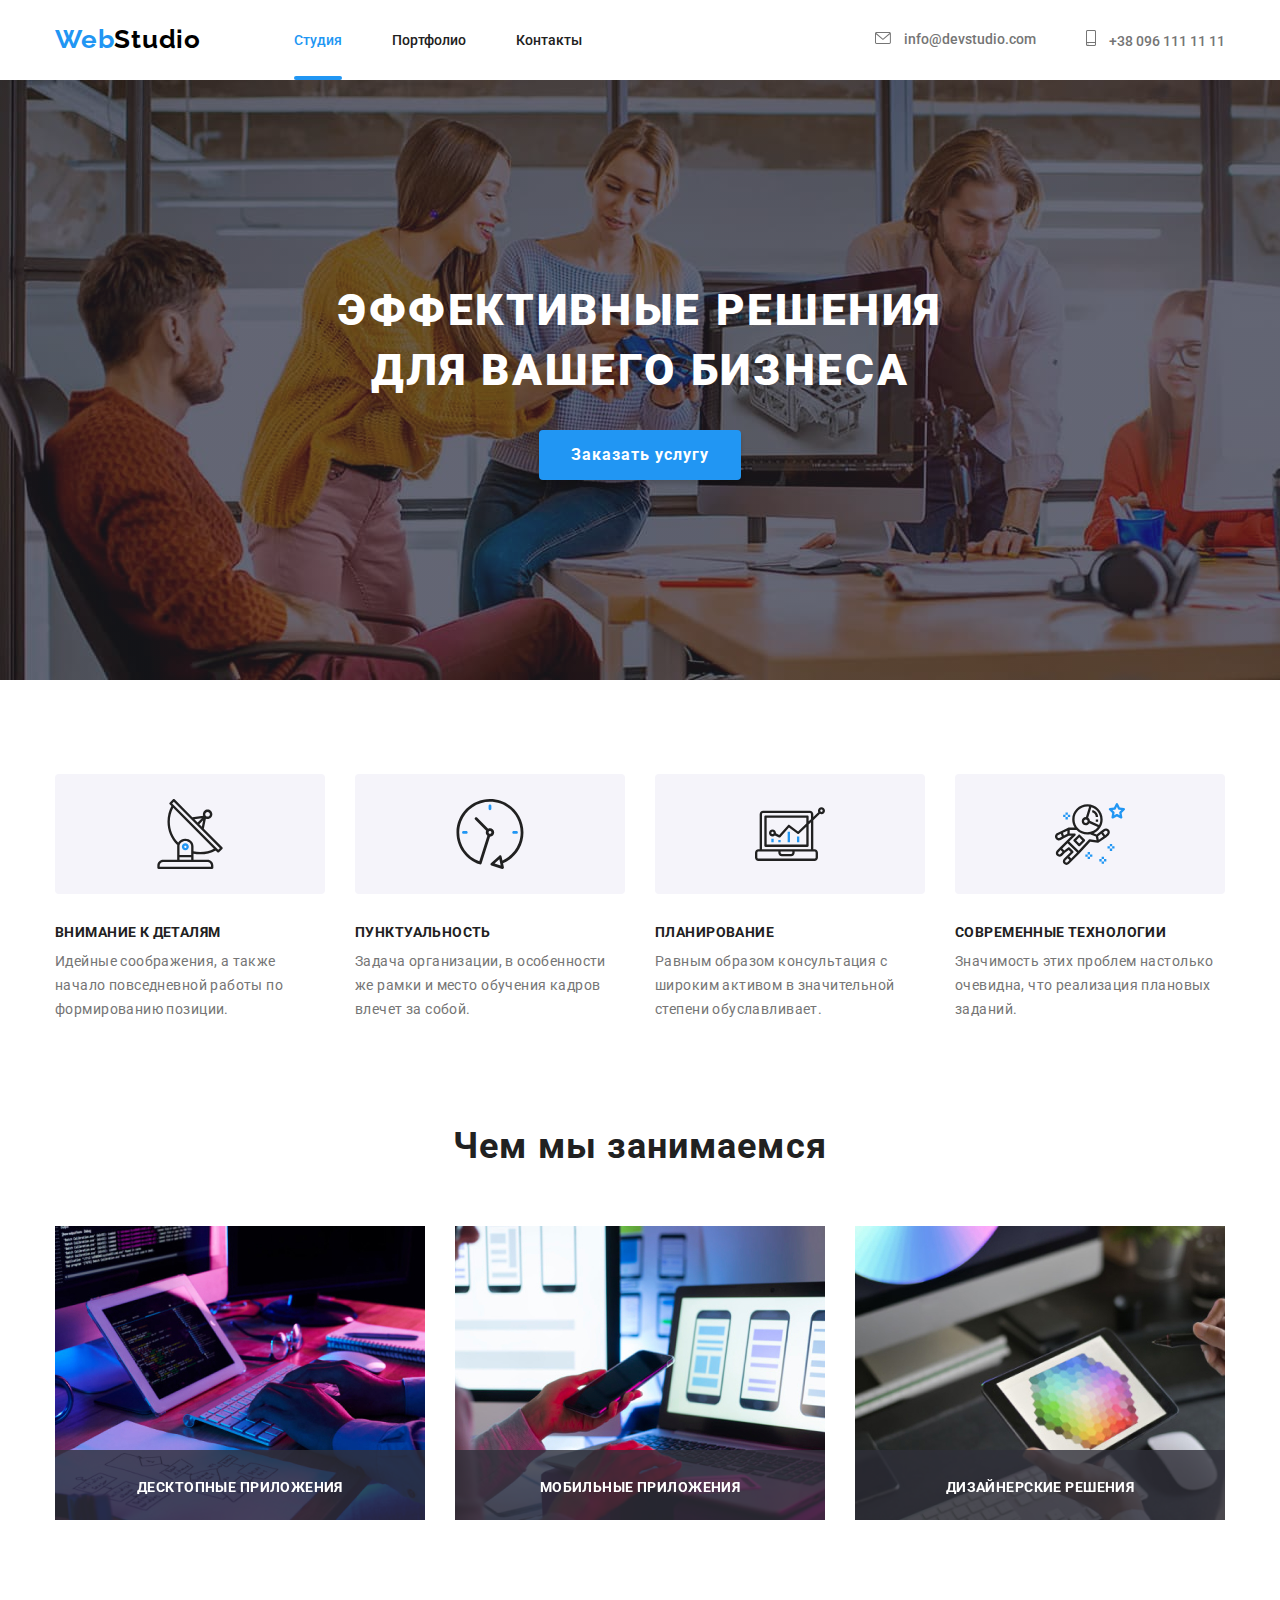
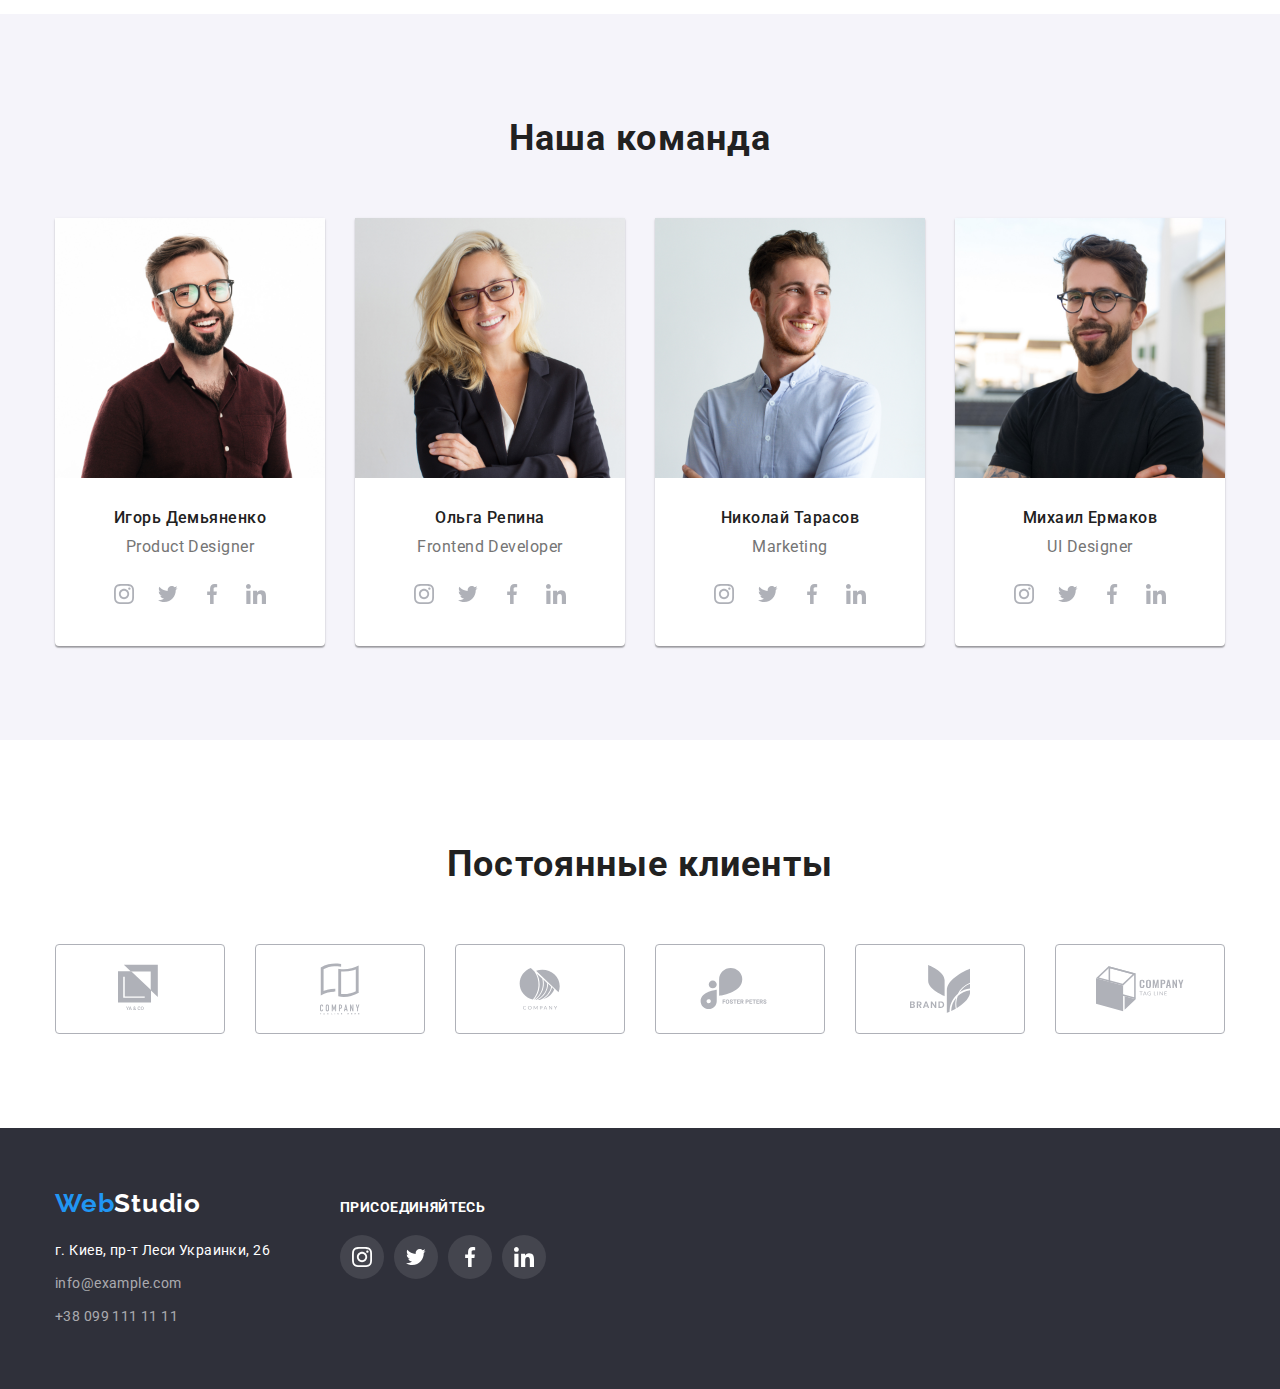
==== index.html @ f4403ede "Add files via upload" ====
<!DOCTYPE html>
<html lang="ru">
<head>
    <meta charset="UTF-8">
    <meta name="viewport" content="width=device-width, initial-scale=1.0">
    <title>Web Studio</title>
    <link rel="stylesheet" href="https://cdnjs.cloudflare.com/ajax/libs/modern-normalize/1.0.0/modern-normalize.css">
    <link rel="stylesheet" href="./css/styles.css">
    <link href="https://fonts.googleapis.com/css2?family=Raleway:wght@700&family=Roboto:wght@400;500;700&display=swap" rel="stylesheet">
</head>
<body>
        <header>
            <div class="header-container">
                <nav class="nav-container">
                    <a class="logo logo-header" href="#"><span class="logo-fisrt-word">Web</span><span class="logo-second-word">Studio</span></a>
            
                    <ul class="site-nav-container">
                        <li class="site-nav-item"><a href="./index.html" class="site-nav-link studio-link"> <span class="studio-page">Студия</span></a></li>
                        <li class="site-nav-item"><a href="./portfolio.html" class="site-nav-link"> Портфолио</a></li>
                        <li class="site-nav-item"><a href=""  class="site-nav-link">Контакты</a></li">
                    </ul>
                </nav>
                <address class="address">
                    <ul class="auth-nav">
                        <li class="item">
                            <a href="mailto:info@devstudio.com">
                            <svg class="connect-us-icon" width="16" height="12">
                                <use href="./images/symbol-defs.svg#icon-envelope"></use>
                            </svg>
                            info@devstudio.com</a>
                        </li>
                        <li class="item">
                            <a href="tel:+380961111111">
                            <svg class="connect-us-icon" width="10" height="16">
                                <use href="./images/symbol-defs.svg#icon-smartphone"></use>
                            </svg>
                            +38 096 111 11 11</a>
                        </li>
                    </ul>
                </address>  
            </div>  
        </header>
        <main>
            <section class="hero-section"> 
                <div  class="hero-container">
                    <h1 class="hero-title">Эффективные решения <br> для вашего бизнеса</h1>
                <button class="modal-btn type=button">Заказать услугу</button>
                </div>

                <div class="backdrop is-hidden">
                    <div class="modal">
                        <p></p>
                        <button>Закрыть</button>
                    </div>
                </div>
            </section>
    
            <section class="why-us-section">
                <div class="why-us-container">
                    <h2 hidden>Why us</h2>
                <ul class="why-us-list">
                    <li class="why-us-item">
                        <div class="icon-container">
                            <svg class="icon">
                                <use href="./images/symbol-defs.svg#icon-antenna"></use>
                            </svg>
                        </div>
                        <h3 class="why-us-title">Внимание к деталям</h3> 
                        <p class="why-us-description">Идейные соображения, а также начало повседневной работы по формированию позиции.</p>
                    </li>
                    <li class="why-us-item">
                        <div class="icon-container">
                            <svg class="icon">
                                <use href="./images/symbol-defs.svg#icon-clock"></use>
                            </svg>
                        </div>
                      <h3 class="why-us-title">Пунктуальность</h3>  
                      <p class="why-us-description">Задача организации, в особенности же рамки и место обучения кадров влечет за собой.</p>
                    </li>
                    <li class="why-us-item">
                        <div class="icon-container">
                            <svg class="icon">
                                <use href="./images/symbol-defs.svg#icon-diagram"></use>
                            </svg>
                        </div>
                      <h3 class="why-us-title">Планирование</h3>  
                      <p class="why-us-description">Равным образом консультация с широким активом в значительной степени обуславливает.</p>
                    </li>
                    <li class="why-us-item">
                        <div class="icon-container">
                            <svg class="icon">
                                <use href="./images/symbol-defs.svg#icon-astronaut"></use>
                            </svg>
                        </div>
                      <h3 class="why-us-title">Современные технологии</h3>  
                      <p class="why-us-description">Значимость этих проблем настолько очевидна, что реализация плановых заданий.</p>
                    </li>
                </ul>
                </div>
            </section>
    
            <section class="features-section">
                <div  class="features-container">
                    <h2 class="section-title">Чем мы занимаемся</h2>
                <ul class="features-list">
                    <li class="features-item">
                        <img class="features-img"src="./images/img-1.jpg" alt="working on computer" width="370" height="294">
                        <div class="overlay-studio-page">
                            <p class="overlay-studio-page-text">Десктопные приложения</p>
                        </div>
                    </li>
                    <li class="features-item">
                        <img class="features-img"src="./images/img-2.jpg" alt="adoption on smartphone" width="370" height="294">
                        <div class="overlay-studio-page">
                            <p class="overlay-studio-page-text">Мобильные приложения</p>
                        </div>
                    </li>
                    <li class="features-item">
                        <img class="features-img"src="./images/img-3.jpg" alt="colour variaty" width="370" height="294">
                        <div class="overlay-studio-page">
                            <p class="overlay-studio-page-text">Дизайнерские решения</p>
                        </div>
                    </li>
                </ul>
                </div>
            </section>
    
            <section class="team-section">
                <div class="team-container">
                    <h2 class="section-title">Наша команда</h2>
                <ul class="team-list">
                    <li class="team-item">
                        <img class="team-member-photo" src="./images/img-4.jpg" alt="man" width="270" height="260">
                        <h3 class="team-member-name">Игорь Демьяненко</h3>
                        <p class="team-member-position">Product Designer</p>
                        <ul class="social-links-list">
                            <li>
                                <a href="" class="social-link-item">
                                    <svg class="social-link-icon">
                                        <use href="./images/symbol-defs.svg#icon-instagram"></use>
                                    </svg>
                                </a>
                            </li>
                            <li>
                                <a href="" class="social-link-item">
                                    <svg class="social-link-icon">
                                        <use href="./images/symbol-defs.svg#icon-twitter"></use>
                                    </svg>
                                </a>
                            </li>
                            <li>
                                <a href="" class="social-link-item">
                                    <svg class="social-link-icon">
                                        <use href="./images/symbol-defs.svg#icon-facebook-1"></use>
                                    </svg>
                                </a>
                            </li>
                            <li>
                                <a href="" class="social-link-item">
                                    <svg class="social-link-icon">
                                        <use href="./images/symbol-defs.svg#icon-linkedin-1"></use>
                                    </svg>
                                </a>
                            </li>
                        </ul>
                    </li>
                    <li class="team-item">
                        <img class="team-member-photo" src="./images/img-5.jpg" alt="girl" width="270" height="260">
                        <h3 class="team-member-name">Ольга Репина</h3>
                        <p class="team-member-position">Frontend Developer</p>
                        <ul class="social-links-list">
                            <li>
                                <a href="" class="social-link-item">
                                    <svg class="social-link-icon">
                                        <use href="./images/symbol-defs.svg#icon-instagram"></use>
                                    </svg>
                                </a>
                            </li>
                            <li>
                                <a href="" class="social-link-item">
                                    <svg class="social-link-icon">
                                        <use href="./images/symbol-defs.svg#icon-twitter"></use>
                                    </svg>
                                </a>
                            </li>
                            <li>
                                <a href="" class="social-link-item">
                                    <svg class="social-link-icon">
                                        <use href="./images/symbol-defs.svg#icon-facebook-1"></use>
                                    </svg>
                                </a>
                            </li>
                            <li>
                                <a href="" class="social-link-item">
                                    <svg class="social-link-icon">
                                        <use href="./images/symbol-defs.svg#icon-linkedin-1"></use>
                                    </svg>
                                </a>
                            </li>
                        </ul>
                    </li>
                    <li class="team-item">
                        <img class="team-member-photo" src="./images/img-6.jpg" alt="man" width="270" height="260">
                        <h3 class="team-member-name">Николай Тарасов</h3>
                        <p class="team-member-position">Marketing</p>
                        <ul class="social-links-list">
                            <li>
                                <a href="" class="social-link-item">
                                    <svg class="social-link-icon">
                                        <use href="./images/symbol-defs.svg#icon-instagram"></use>
                                    </svg>
                                </a>
                            </li>
                            <li>
                                <a href="" class="social-link-item">
                                    <svg class="social-link-icon">
                                        <use href="./images/symbol-defs.svg#icon-twitter"></use>
                                    </svg>
                                </a>
                            </li>
                            <li>
                                <a href="" class="social-link-item">
                                    <svg class="social-link-icon">
                                        <use href="./images/symbol-defs.svg#icon-facebook-1"></use>
                                    </svg>
                                </a>
                            </li>
                            <li>
                                <a href="" class="social-link-item">
                                    <svg class="social-link-icon">
                                        <use href="./images/symbol-defs.svg#icon-linkedin-1"></use>
                                    </svg>
                                </a>
                            </li>
                        </ul>
                    </li>
                    <li class="team-item">
                        <img class="team-member-photo" src="./images/img-7.jpg" alt="man" width="270" height="260">
                        <h3 class="team-member-name">Михаил Ермаков</h3>
                        <p class="team-member-position">UI Designer</p>
                        <ul class="social-links-list">
                            <li>
                                <a href="" class="social-link-item">
                                    <svg class="social-link-icon">
                                        <use href="./images/symbol-defs.svg#icon-instagram"></use>
                                    </svg>
                                </a>
                            </li>
                            <li>
                                <a href="" class="social-link-item">
                                    <svg class="social-link-icon">
                                        <use href="./images/symbol-defs.svg#icon-twitter"></use>
                                    </svg>
                                </a>
                            </li>
                            <li>
                                <a href="" class="social-link-item">
                                    <svg class="social-link-icon">
                                        <use href="./images/symbol-defs.svg#icon-facebook-1"></use>
                                    </svg>
                                </a>
                            </li>
                            <li>
                                <a href="" class="social-link-item">
                                    <svg class="social-link-icon">
                                        <use href="./images/symbol-defs.svg#icon-linkedin-1"></use>
                                    </svg>
                                </a>
                            </li>
                        </ul>
                    </li>
                </ul>
                </div>
            </section>

            <section class="clients-section">
                <h2 class="section-title">Постоянные клиенты</h2>
                <ul class="client-list">
                    <li class="client-item">
                        <a href="" class="client-link">
                            <svg class="client-icon" width="44" height="50px">
                                <use href="./images/symbol-defs.svg#icon-logo-1"></use>
                            </svg>
                        </a>
                    </li>
                    <li class="client-item">
                        <a href="" class="client-link">
                            <svg class="client-icon" width="40" height="52">
                                <use href="./images/symbol-defs.svg#icon-logo-2"></use>
                            </svg>
                        </a>
                    </li>
                    <li class="client-item">
                        <a href="" class="client-link">
                            <svg class="client-icon" width="42" height="42">
                                <use href="./images/symbol-defs.svg#icon-logo-3"></use>
                            </svg>
                        </a>
                    </li>
                    <li class="client-item">
                        <a href="" class="client-link">
                            <svg class="client-icon" width="80" height="42">
                                <use href="./images/symbol-defs.svg#icon-logo-4"></use>
                            </svg>
                        </a>
                    </li>
                    <li class="client-item">
                        <a href="" class="client-link">
                            <svg class="client-icon" width="60" height="48">
                                <use href="./images/symbol-defs.svg#icon-logo-5"></use>
                            </svg>
                        </a>
                    </li>
                    <li class="client-item">
                        <a href="" class="client-link">
                            <svg class="client-icon" width="88" height="46">
                                <use href="./images/symbol-defs.svg#icon-logo-6"></use>
                            </svg>
                        </a>
                    </li>
                </ul>
            </section>
        </main>

        <footer class="footer">
            <div class="footer-container">
                <div class="footer-container-left">
                    <a class="logo logo-footer" href="#">
                        <span class="logo-fisrt-word">Web</span><span class="logo-second-word-footer">Studio</span>
                    </a>
                <address>
                    <ul>
                        <li class="address-item">
                            <a class="google-maps" href="https://goo.gl/maps/dtEofqqaDgMiZuSH6">г. Киев, пр-т Леси Украинки, 26</a>
                        </li>
                        <li class="address-item">
                            <a href="mailto:info@example.com" class="footer-contacts">info@example.com</a>
                        </li>
                        <li class="address-item">
                            <a href="tel:+380991111111" class="footer-contacts">+38 099 111 11 11</a>
                        </li>
                    </ul>
                </address>
                </div>
                <div class="footer-container-right">
                    <h3 class="footer-connect">присоединяйтесь</h3>
                    <ul class="social-links-list">
                        <li class="social-link-list-item-footer">
                            <a href="" class="social-link-item-footer">
                                <svg class="social-link-icon-footer">
                                    <use href="./images/symbol-defs.svg#icon-instagram"></use>
                                </svg>
                            </a>
                        </li>
                        <li class="social-link-list-item-footer">
                            <a href="" class="social-link-item-footer">
                                <svg class="social-link-icon-footer">
                                    <use href="./images/symbol-defs.svg#icon-twitter"></use>
                                </svg>
                            </a>
                        </li>
                        <li class="social-link-list-item-footer">
                            <a href="" class="social-link-item-footer">
                                <svg class="social-link-icon-footer">
                                    <use href="./images/symbol-defs.svg#icon-facebook-1"></use>
                                </svg>
                            </a>
                        </li>
                        <li class="social-link-list-item-footer">
                            <a href="" class="social-link-item-footer">
                                <svg class="social-link-icon-footer">
                                    <use href="./images/symbol-defs.svg#icon-linkedin-1"></use>
                                </svg>
                            </a>
                        </li>
                    </ul>
                </div>
            </div>
        </footer>
</body>
</html>
---- css/styles.css ----
/* цвет основного текста #212121 */

/* вторичный цвет текста #757575 */

/* белый текст #FFFFFF */

/* цвет акцента #2196F3 */

/* цвет фона основной #FFFFFF */

/* цвет фона вторичный #2F303A */

body {
    font-family: Roboto, sans-serif;
    font-style: normal;
    font-weight: 400px;
    color: #212121;
    background-color: #FFFFFF;
}

:root {
    --primary-text-color: #212121;
    --secondary-text-color: #757575;
    --white-text-color: #FFFFFF;
    --accent-color: #2196F3;
    --primary-background-color: #FFFFFF;
    --secondary-background-color: #2F303A;
    --third-background-color: #F5F4FA;
    --studio-word-color: #000000;
    --icon-static-color: #afb1b8;
}

img {
    display: block;
    max-width: 100%;
}

ul {
    list-style: none;
    margin: 0px;
    padding: 0px;
}

a {
    text-decoration: none;
    font-style: normal;
}

a:hover,
a:focus {
    color: var(--accent-color);
}

.header-container {
    width: 1200px;
    padding-left: 15px;
    padding-right: 15px;
    height: 80px;
    margin: 0 auto;
    display: flex;
    align-items: center;
}

.nav-container {
    display: flex;
    justify-content: center;
    align-items: center;
    height: 100%;
}

.logo {
    font-family: Raleway, sans-serif;
    font-weight: 700;
    font-size: 26px;
    line-height: 1.192;
    letter-spacing: 0.03em;
}
.logo-header {
    margin-right: 93px;
    padding-top: 24px;
    padding-bottom: 25px;
}
.logo-fisrt-word {
    color: var(--accent-color);
}
.logo-second-word {
    color: var(--studio-word-color);
}

.site-nav-container {
    display: flex;
    height: 100%;
}

.site-nav-container .item:not(:last-child) {
    margin-right: 50px;
}

.site-nav-item:not(:last-child) {
    margin-right: 50px;
}
.studio-link::after,
.portfolio-link::after {
    content: " ";
    display: block;
    margin-top: 28px;
    width: 100%;
    height: 4px;
    background: #2196F3;
    border-radius: 2px;
}

.studio-link,
.portfolio-link {
    padding-bottom: 0px;
}

.site-nav-link {
    display: block;
    padding-top: 32px;
    padding-bottom: 32px;
    color: var(--primary-text-color);
    font-weight: 500;
    font-size: 14px;
}
.site-nav-link:hover,
.site-nav-link:focus {
    color: var(--accent-color);
}

.address {
    font-style: normal;
    font-weight: 500;
}

.studio-page {
    color: var(--accent-color);
}

.portfolio-page {
    color: var(--accent-color);
}

.address {
    margin-left: auto;
}

.auth-nav {
    display: flex;
    align-items: center;
}

.auth-nav .item + .item {
    margin-left: 50px;
}

.auth-nav .item a {
    color: var(--secondary-text-color);
    font-size: 14px;
    line-height: 1.14;
}
.auth-nav .item a:hover,
.auth-nav .item a:focus {
    color: var(--accent-color);
}

.auth-nav > .item {
    display: flex;
    align-items: center;
}

.connect-us-icon {
    margin-right: 10px;
    fill: var(--secondary-text-color);
}
.connect-us-icon:hover,
.connect-us-icon:focus {
    fill: var(--accent-color);
}

.hero-container {
    height: 600px;
    max-width: 1600px;
    margin: 0 auto;
    display: flex;
    flex-direction: column;
    justify-content: center;
    text-align: center;
    background-color: var(--secondary-background-color);
    background-image: linear-gradient(
        rgba(47, 48, 58, 0.4),
        rgba(47, 48, 58, 0.4)),
        url(../images/bg-img.jpg);
}

.hero-title {
    margin-top: 0px;
    margin-bottom: 30px;
    font-weight: 900;
    font-size: 44px;
    line-height: 1.364;
    color: #FFFFFF;
    letter-spacing: 0.06em;
    text-transform: uppercase;
}

.modal-btn {
    display: inline-block;
    margin: 0 auto;
    font-family: Roboto;
    font-weight: 700;
    font-size: 16px;
    line-height: 1.857;
    letter-spacing: 0.06em;
    color: var(--primary-background-color);
    background: var(--accent-color);
    border: none;
    border-radius: 4px;
    padding: 10px 32px;
    box-shadow: 0px 4px 4px rgba(0, 0, 0, 0.15);
}

.backdrop {
    position: fixed;
    top: 0;
    left: 0;
    width: 100%;
    height: 100%;
    background-color: rgba(0, 0, 0, 0.2);
}

.backdrop.is-hidden {
    opacity: 0;
    pointer-events: none;
}

.modal {
    position: absolute;
    top: 50%;
    left: 50%;
    transform: translate(-50%, -50%);

    min-width: 528px;
    min-height: 580px;
    padding: 15px;
    background-color: var(--primary-background-color);
    box-shadow: 0px 1px 3px rgba(0, 0, 0, 0.12), 0px 1px 1px rgba(0, 0, 0, 0.14), 0px 2px 1px rgba(0, 0, 0, 0.2);
    border-radius: 4px;
}

.icon-container {
    margin-bottom: 30px;
    padding: 25px 100px;
    background: #F5F4FA;
    border-radius: 4px;
}

.icon {
    width: 70px;
    height: 70px;
    display: block;
}

.why-us-list {
    width: 1200px;
    padding-left: 15px;
    padding-right: 15px;
    padding-top: 94px;
    padding-bottom: 94px;
    display: flex;
    flex-wrap: wrap;
    margin: 0 auto;
}

.why-us-item {
    width: 270px;
}

.why-us-item:not(:last-child) {
    margin-right: 30px;
}

.why-us-title {
    margin: 0;
    margin-bottom: 10px;
    font-weight: 700;
    font-size: 14px;
    line-height: 1.143;
    letter-spacing: 0.03em;
    text-transform: uppercase;
    color: var(--primary-text-color);
}

.why-us-description {
    margin: 0;
    font-weight: 400;
    font-size: 14px;
    line-height: 1.714;
    letter-spacing: 0.03em;
    color: var(--secondary-text-color);
}

.section-title {
    margin: 0px;
    margin-bottom: 50px;
    font-weight: 700;
    font-size: 36px;
    line-height: 1.667;
    text-align: center;
    letter-spacing: 0.03em;
    color: var(--primary-text-color);
}

.features-container {
    width: 1200px;
    padding-left: 15px;
    padding-right: 15px;
    padding-bottom: 94px;
    margin: 0 auto;
}

.features-list {
    display: flex;
    flex-wrap: wrap;
}

.features-item {
    position: relative;
    display: block;
}

.features-item:not(:last-child) {
    margin-right: 30px;
}

.features-img {
    display: block;
}

.overlay-studio-page {
    position: absolute;
    bottom: 0;
    left: 0;
    width: 100%;
    height: 70px;
    background: rgba(47, 48, 58, 0.8);
}

.overlay-studio-page-text {
    display: block;
    height: 100%;
    margin: 0;
    padding-top: 27px;
    padding-bottom: 27px;
    font-weight: 700;
    font-size: 14px;
    line-height: 1.429;
    text-align: center;
    letter-spacing: 0.03em;
    text-transform: uppercase;
    color: var(--white-text-color);
}

.team-section {
    background-color: var(--third-background-color);
}

.team-container {
    width: 1200px;
    padding: 94px 15px;
    margin: 0 auto;
}

.team-list {
    margin: 0 auto;
    display: flex;
    flex-wrap: wrap;
    justify-content: center;
}

.team-item {
    padding-bottom: 30px;
    background-color: var(--primary-background-color);
    box-shadow: 0px 1px 3px rgba(0, 0, 0, 0.12), 0px 1px 1px rgba(0, 0, 0, 0.14), 0px 2px 1px rgba(0, 0, 0, 0.2);
    border-radius: 0px 0px 4px 4px;
}
.team-item:not(:last-child) {
    margin-right: 30px;
}

.team-member-photo {
    margin-bottom: 30px;
}

.team-member-name {
    margin: 0px;
    margin-bottom: 10px;
    font-weight: 500;
    font-size: 16px;
    line-height: 1.188;
    text-align: center;
    letter-spacing: 0.03em;
}

.team-member-position {
    margin: 0px;
    margin-bottom: 16px;
    font-size: 16px;
    line-height: 1.188;
    text-align: center;
    letter-spacing: 0.03em;
    color: var(--secondary-text-color);
}

.social-links-list {
    display: flex;
    justify-content: center;
}

.social-link-item {
    display: inline-flex;
    justify-content: center;
    align-items: center;
    width: 44px;
    height: 44px;
    border-radius: 50px;
    background-color: var(--primary-background-color);
}
.social-link-item:hover,
.social-link-item:focus {
    background-color: var(--accent-color);
}

.social-link-icon {
    width: 20px;
    height: 20px;
    fill: var(--icon-static-color);
}
.social-link-icon:hover,
.social-link-icon:focus {
    fill: #FFFFFF;
}

.clients-section {
    width: 1200px;
    padding: 94px 15px;
    margin: 0 auto;
}

.client-list {
    display: flex;
    justify-content: center;
}

.client-item {
    width: 170px;
    height: 90px;
    display: flex;
    
}
.client-item:not(:last-child) {
    margin-right: 30px;
}

.client-link {
    width: inherit;
    border: 1px solid var(--icon-static-color);
    border-radius: 4px;
    display: inline-flex;
    justify-content: center;
    align-items: center;
}

.client-link:hover,
.client-link:focus {
    border: 1px solid var(--accent-color);
    fill: var(--accent-color);
}

.client-icon {
    fill: var(--icon-static-color);
}
.client-icon:hover,
.client-icon:focus {
    fill: var(--accent-color);
}

.google-maps {
    color: var(--white-text-color);
}

.footer {
    color: rgba(255, 255, 255, 0.6);;
    background: var(--secondary-background-color);
    font-weight: 400;
    font-size: 14px;
    line-height: 1.714;
    letter-spacing: 0.03em;
}

.footer-container {
    width: 1200px;
    display: flex;
    align-items: baseline;
    padding-top: 60px;
    padding-bottom: 60px;
    padding-left: 15px;
    padding-right: 15px;
    margin: 0 auto;
}

.footer-container-left {
    margin-right: 70px;
}

.address-item:not(:last-child) {
    margin-bottom: 9px;
}

.logo-footer {
    display: block;
    margin: 0;
    margin-bottom: 20px;
}
.logo-second-word-footer {
    color: var(--white-text-color);
}

.footer-contacts {
    color: rgba(255, 255, 255, 0.6);
}

.footer-connect {
    font-weight: 700;
    font-size: 14px;
    line-height: 16px;
    letter-spacing: 1.143;
    text-transform: uppercase;
    color: var(--white-text-color);
    margin: 0;
    margin-bottom: 20px;
}

.social-link-list-item-footer {
    display: inline-flex;
    justify-content: center;
    align-items: center;
    width: 44px;
    height: 44px;
    border-radius: 50px;
    background-color: rgba(255, 255, 255, 0.1);
}
.social-link-list-item-footer:hover,
.social-link-list-item-footer:focus {
    background-color: var(--accent-color);
}
.social-link-list-item-footer:not(:last-child) {
    margin-right: 10px;
}

.social-link-item-footer {
    display: inline-flex;
    justify-content: center;
    align-items: center;
}

.social-link-icon-footer {
    width: 20px;
    height: 20px;
    fill: var(--white-text-color);
}

.projects-section {
    width: 1200px;
    margin: 0 auto;
    padding-top: 94px;
    padding-bottom: 94px;
}

.filter-list {
    padding: 0px;
    margin-bottom: 50px;
    display: flex;
    justify-content: center;
}

.filter-item:not(:last-child) {
    margin-right: 8px;
}

.filter-button {
    padding: 6px 22px;
    font-weight: 500;
    font-size: 16px;
    line-height: 1.625;
    text-align: center;
    letter-spacing: 0.03em;
    color: var(--primary-text-color);
    background-color: var(--third-background-color);
    border-radius: 4px;
    border: none;
}

.filter-button:hover,
.filter-button:focus {
    color: var(--white-text-color);
    background-color:  var(--accent-color);
    box-shadow: 0px 3px 1px rgba(0, 0, 0, 0.1), 0px 1px 2px rgba(0, 0, 0, 0.08), 0px 2px 2px rgba(0, 0, 0, 0.12);
}

.projects-container {
    width: 1200px;
    padding-left: 15px;
    padding-right: 15px;
    margin: 0 auto;
}

.projects-list {
    display: flex;
    flex-wrap: wrap;
    padding-left: 0;
}

.projects-item {
    display: block;
    width: 370px;
    height: 404px;
    margin-right: 30px;
    border: 1px solid #EEEEEE;
}
.projects-item:hover,
.projects-item:focus {
    box-shadow: 0px 1px 1px rgba(0, 0, 0, 0.12), 0px 4px 4px rgba(0, 0, 0, 0.06), 1px 4px 6px rgba(0, 0, 0, 0.16);
}
.projects-item:hover .overlay {
    opacity: 1;
}

.projects-item:nth-child(-n+6) {
    margin-bottom: 30px;
}

.projects-item:nth-child(3n) {
    margin-right: 0;
}

.project-name {
    margin: 0px;
    margin-bottom: 4px;
    font-weight: 700;
    font-size: 18px;
    line-height: 2;
    letter-spacing: 0.06em;
    color: var(--primary-text-color);
}

.project-description {
    margin: 0px;
    font-weight: 400;
    font-size: 16px;
    line-height: 1.875;
    letter-spacing: 0.03em;
    color: var(--secondary-text-color);
}

.project-container-lower {
    padding: 20px 24px;
}

.project-container-upper {
    position: relative;
    overflow: hidden;
}

.overlay {
    position: absolute;
    top: 0;
    left: 0;
    display: flex;
    justify-content: center;
    align-items: center;
    width: 100%;
    height: 294px; 
    background: rgba(33, 150, 243, 0.9);
    opacity: 0;

    transform: translateY(+100%);
    transition: transform 250ms linear;
}
.projects-item:hover .overlay {
    transform: translateY(0);
}

.overlay-text {
    padding: 63px 24px;
    font-size: 18px;
    line-height: 1.555;
    letter-spacing: 0.03em;
    color: var(--white-text-color); 
}
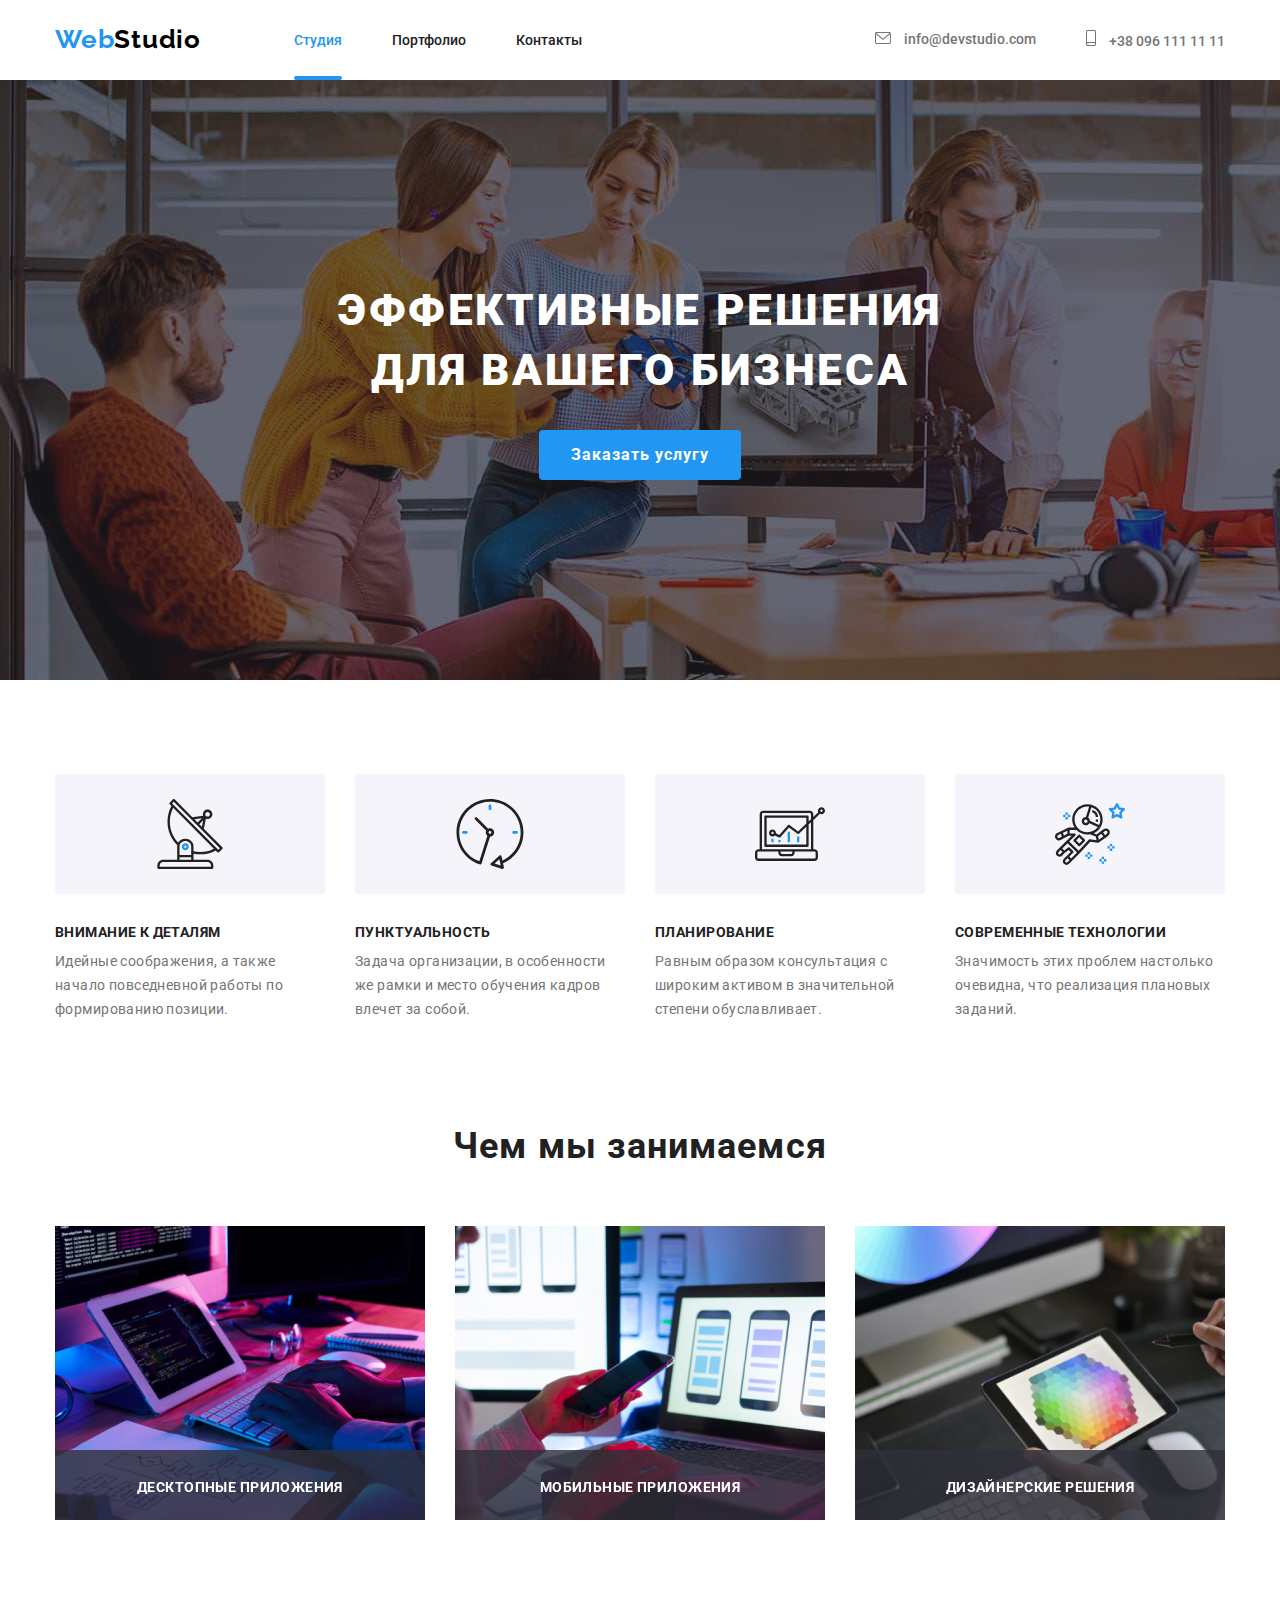
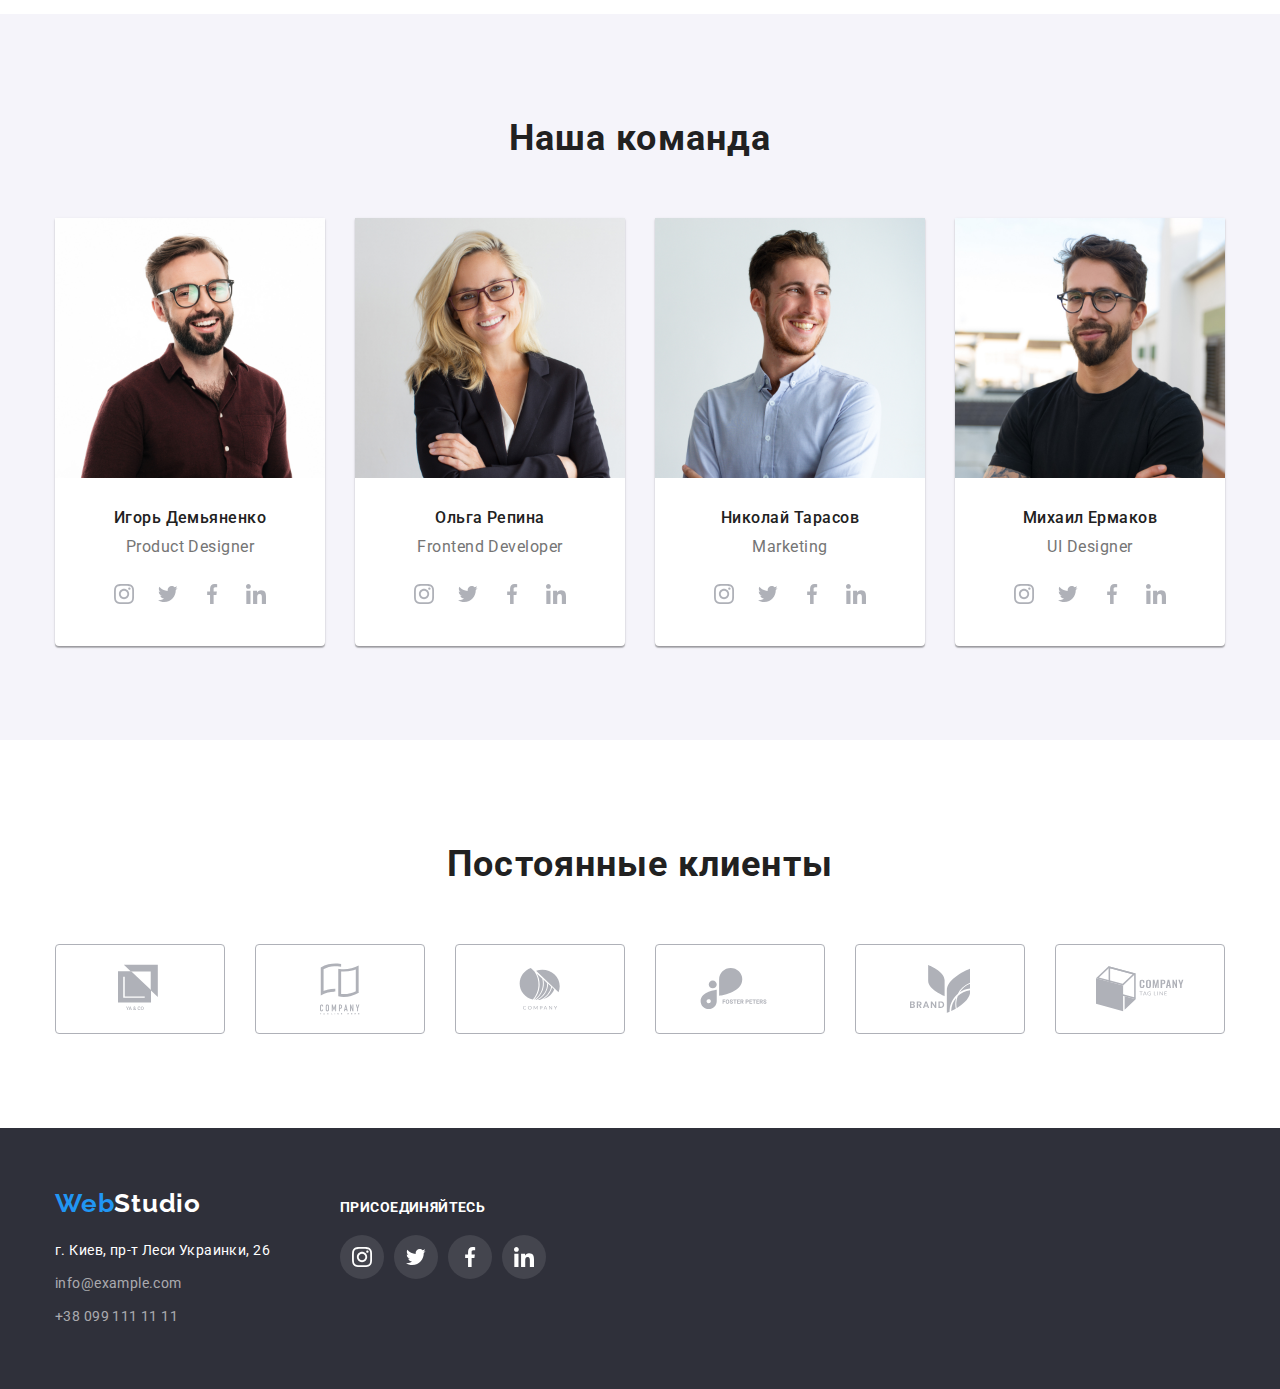
==== commit 29e8d138: "Add files via upload" ====
--- a/index.html
+++ b/index.html
@@ -44,13 +44,13 @@
             <section class="hero-section"> 
                 <div  class="hero-container">
                     <h1 class="hero-title">Эффективные решения <br> для вашего бизнеса</h1>
-                <button class="modal-btn type=button">Заказать услугу</button>
+                <button data-modal-open class="modal-btn type=button">Заказать услугу</button>
                 </div>
 
-                <div class="backdrop is-hidden">
+                <div data-modal class="backdrop is-hidden">
                     <div class="modal">
                         <p></p>
-                        <button>Закрыть</button>
+                        <button data-modal-close>Закрыть</button>
                     </div>
                 </div>
             </section>
@@ -377,5 +377,7 @@
                 </div>
             </div>
         </footer>
+        
+    <script src="./js/modal.js"></script>
 </body>
 </html>--- a/css/styles.css
+++ b/css/styles.css
@@ -217,6 +217,9 @@
     border: none;
     border-radius: 4px;
     padding: 10px 32px;
+}
+.modal-btn:hover,
+.modal-btn:focus {
     box-shadow: 0px 4px 4px rgba(0, 0, 0, 0.15);
 }
 
@@ -227,18 +230,27 @@
     width: 100%;
     height: 100%;
     background-color: rgba(0, 0, 0, 0.2);
+
+    opacity: 1;
+    transition: opacity 250ms linear;
 }
 
 .backdrop.is-hidden {
     opacity: 0;
     pointer-events: none;
+}
+
+.backdrop.is-hidden .modal {
+    transform: translate(-50%, -50%) scale(0.8);
+    transition: transform 250ms linear;
 }
 
 .modal {
     position: absolute;
     top: 50%;
     left: 50%;
-    transform: translate(-50%, -50%);
+    transform: translate(-50%, -50%) scale(1);
+    transition: transform 250ms linear;
 
     min-width: 528px;
     min-height: 580px;
@@ -430,15 +442,15 @@
 .social-link-item:focus {
     background-color: var(--accent-color);
 }
+.social-link-item:hover,
+.social-link-item:focus .social-link-icon {
+    fill: var(--white-text-color);
+}
 
 .social-link-icon {
     width: 20px;
     height: 20px;
     fill: var(--icon-static-color);
-}
-.social-link-icon:hover,
-.social-link-icon:focus {
-    fill: #FFFFFF;
 }
 
 .clients-section {
@@ -474,6 +486,10 @@
 .client-link:hover,
 .client-link:focus {
     border: 1px solid var(--accent-color);
+    fill: var(--accent-color);
+}
+.client-link:hover,
+.client-link:focus .client-icon {
     fill: var(--accent-color);
 }
 
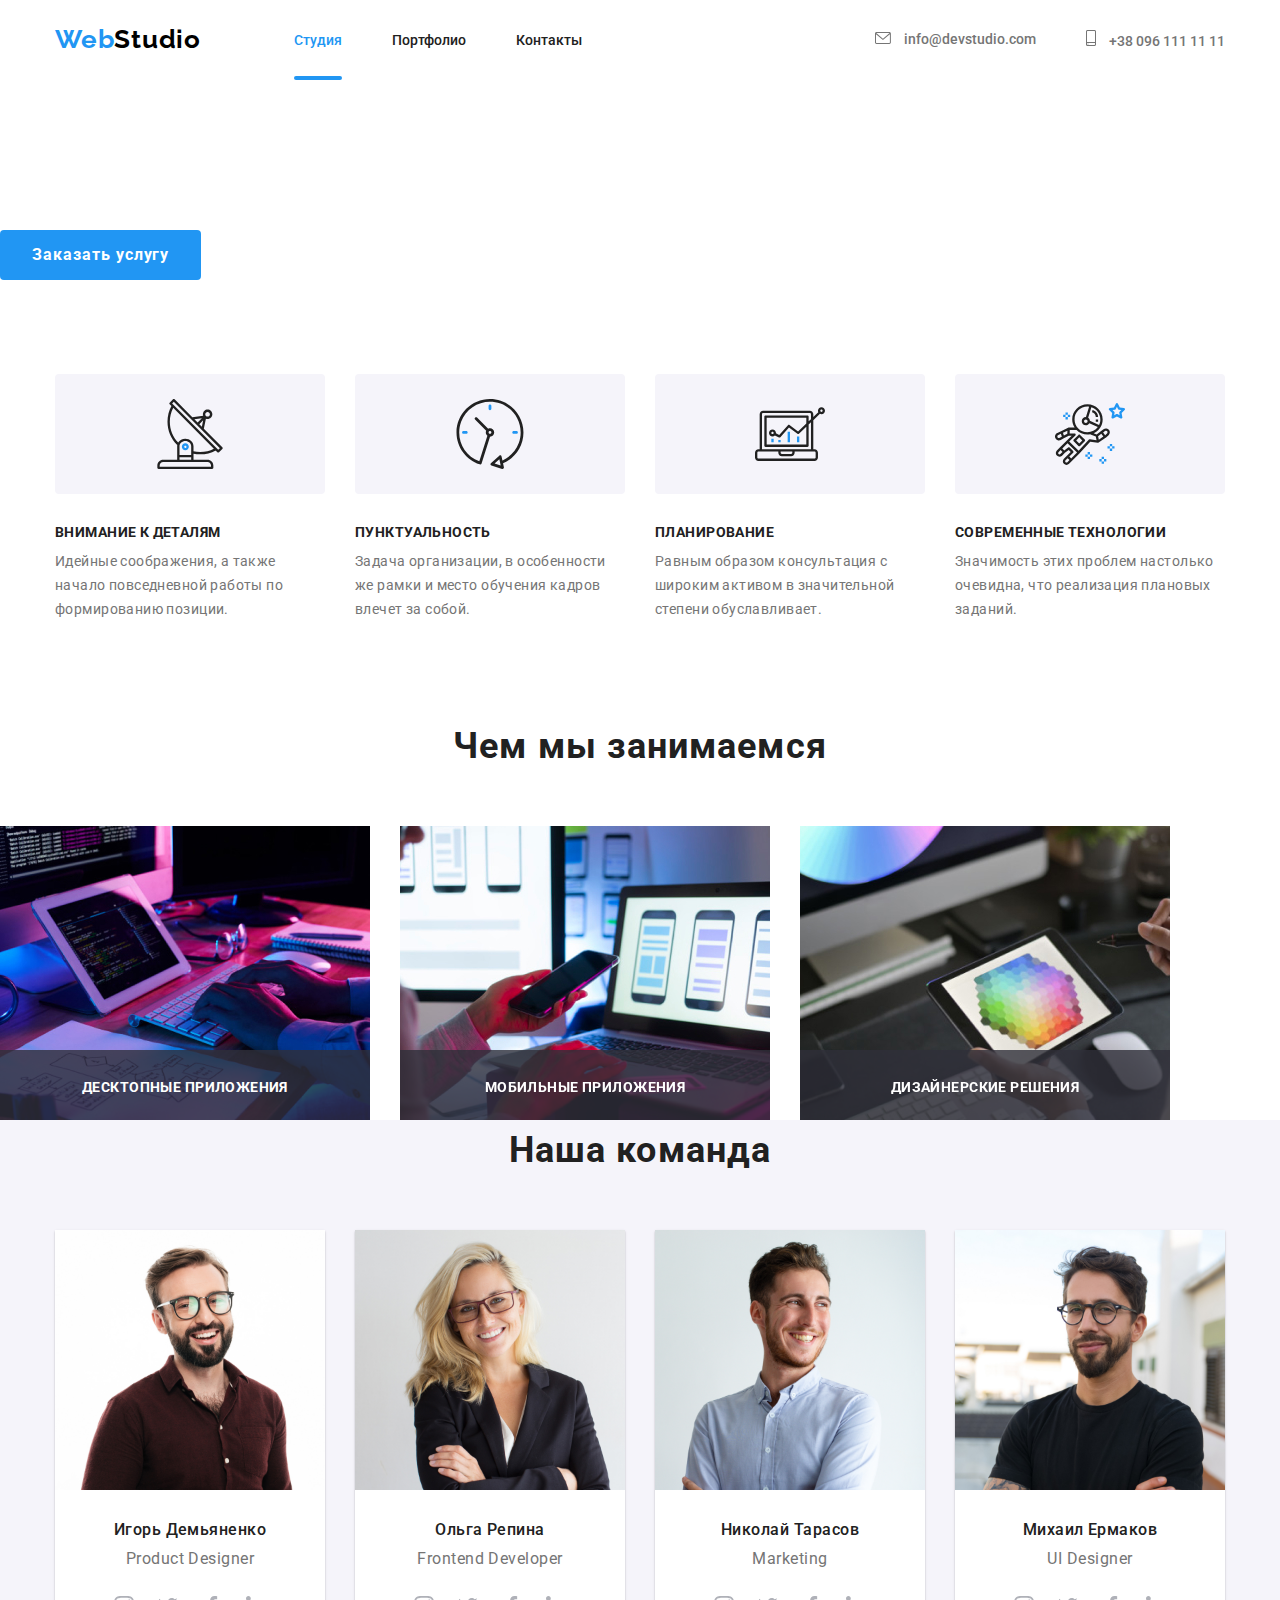
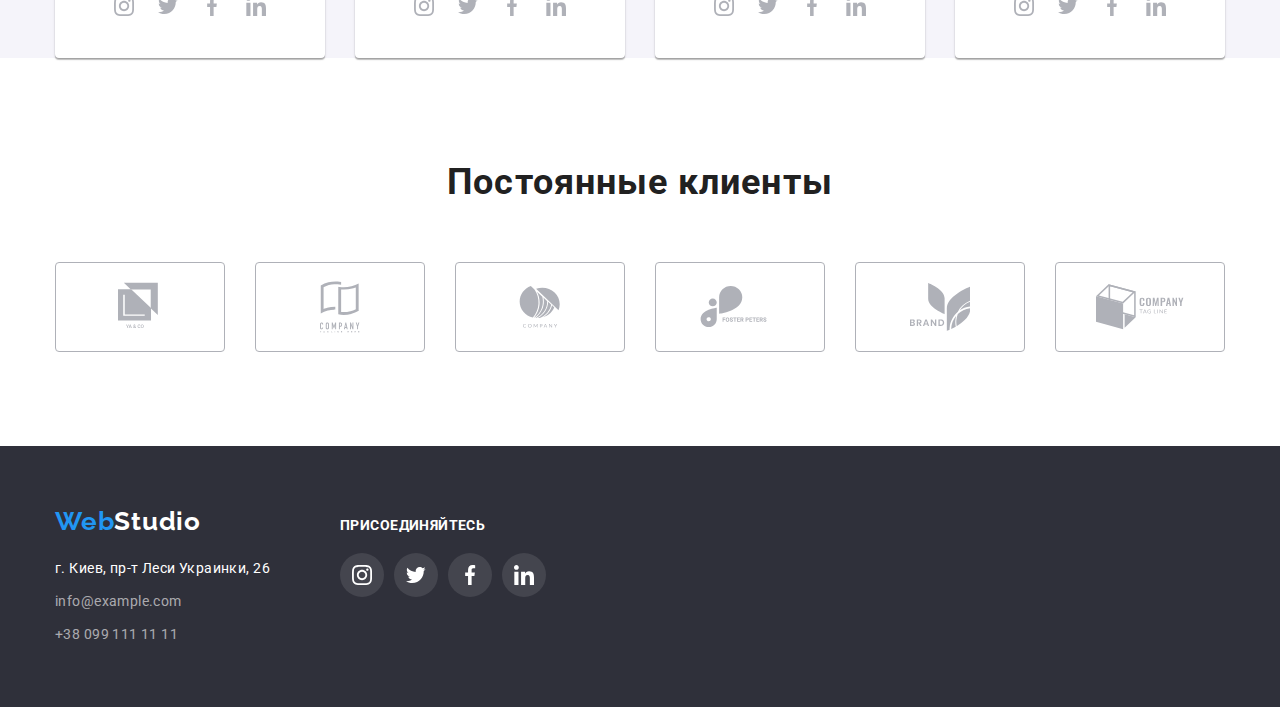
==== commit 88fa5029: "Add files via upload" ====
--- a/index.html
+++ b/index.html
@@ -10,97 +10,101 @@
 </head>
 <body>
         <header>
-            <div class="header-container">
-                <nav class="nav-container">
-                    <a class="logo logo-header" href="#"><span class="logo-fisrt-word">Web</span><span class="logo-second-word">Studio</span></a>
-            
-                    <ul class="site-nav-container">
-                        <li class="site-nav-item"><a href="./index.html" class="site-nav-link studio-link"> <span class="studio-page">Студия</span></a></li>
-                        <li class="site-nav-item"><a href="./portfolio.html" class="site-nav-link"> Портфолио</a></li>
-                        <li class="site-nav-item"><a href=""  class="site-nav-link">Контакты</a></li">
-                    </ul>
-                </nav>
-                <address class="address">
-                    <ul class="auth-nav">
-                        <li class="item">
-                            <a href="mailto:info@devstudio.com">
-                            <svg class="connect-us-icon" width="16" height="12">
-                                <use href="./images/symbol-defs.svg#icon-envelope"></use>
-                            </svg>
-                            info@devstudio.com</a>
-                        </li>
-                        <li class="item">
-                            <a href="tel:+380961111111">
-                            <svg class="connect-us-icon" width="10" height="16">
-                                <use href="./images/symbol-defs.svg#icon-smartphone"></use>
-                            </svg>
-                            +38 096 111 11 11</a>
-                        </li>
-                    </ul>
-                </address>  
-            </div>  
+            <div class="container">
+                <div class="header-container">
+                    <nav class="nav-container">
+                        <a class="logo logo-header" href="#"><span class="logo-fisrt-word">Web</span><span class="logo-second-word">Studio</span></a>
+                
+                        <ul class="site-nav-container">
+                            <li class="site-nav-item"><a href="./index.html" class="site-nav-link studio-link"> <span class="studio-page">Студия</span></a></li>
+                            <li class="site-nav-item"><a href="./portfolio.html" class="site-nav-link"> Портфолио</a></li>
+                            <li class="site-nav-item"><a href=""  class="site-nav-link">Контакты</a></li">
+                        </ul>
+                    </nav>
+                    <address class="address">
+                        <ul class="auth-nav">
+                            <li class="item">
+                                <a href="mailto:info@devstudio.com">
+                                <svg class="connect-us-icon" width="16" height="12">
+                                    <use href="./images/symbol-defs.svg#icon-envelope"></use>
+                                </svg>
+                                info@devstudio.com</a>
+                            </li>
+                            <li class="item">
+                                <a href="tel:+380961111111">
+                                <svg class="connect-us-icon" width="10" height="16">
+                                    <use href="./images/symbol-defs.svg#icon-smartphone"></use>
+                                </svg>
+                                +38 096 111 11 11</a>
+                            </li>
+                        </ul>
+                    </address>  
+                </div> 
+            </div> 
         </header>
         <main>
             <section class="hero-section"> 
-                <div  class="hero-container">
-                    <h1 class="hero-title">Эффективные решения <br> для вашего бизнеса</h1>
-                <button data-modal-open class="modal-btn type=button">Заказать услугу</button>
-                </div>
-
-                <div data-modal class="backdrop is-hidden">
-                    <div class="modal">
-                        <p></p>
-                        <button data-modal-close>Закрыть</button>
+                <div class="container">
+                    
+                        <h1 class="hero-title">Эффективные решения <br> для вашего бизнеса</h1>
+                    <button data-modal-open class="modal-btn type=button">Заказать услугу</button>
                     </div>
+    
+                    <div data-modal class="backdrop is-hidden">
+                        <div class="modal">
+                            <p></p>
+                            <button data-modal-close>Закрыть</button>
+                        </div>
+                    
                 </div>
             </section>
     
             <section class="why-us-section">
-                <div class="why-us-container">
+                <div class="container">
                     <h2 hidden>Why us</h2>
-                <ul class="why-us-list">
-                    <li class="why-us-item">
-                        <div class="icon-container">
-                            <svg class="icon">
-                                <use href="./images/symbol-defs.svg#icon-antenna"></use>
-                            </svg>
-                        </div>
-                        <h3 class="why-us-title">Внимание к деталям</h3> 
-                        <p class="why-us-description">Идейные соображения, а также начало повседневной работы по формированию позиции.</p>
-                    </li>
-                    <li class="why-us-item">
-                        <div class="icon-container">
-                            <svg class="icon">
-                                <use href="./images/symbol-defs.svg#icon-clock"></use>
-                            </svg>
-                        </div>
-                      <h3 class="why-us-title">Пунктуальность</h3>  
-                      <p class="why-us-description">Задача организации, в особенности же рамки и место обучения кадров влечет за собой.</p>
-                    </li>
-                    <li class="why-us-item">
-                        <div class="icon-container">
-                            <svg class="icon">
-                                <use href="./images/symbol-defs.svg#icon-diagram"></use>
-                            </svg>
-                        </div>
-                      <h3 class="why-us-title">Планирование</h3>  
-                      <p class="why-us-description">Равным образом консультация с широким активом в значительной степени обуславливает.</p>
-                    </li>
-                    <li class="why-us-item">
-                        <div class="icon-container">
-                            <svg class="icon">
-                                <use href="./images/symbol-defs.svg#icon-astronaut"></use>
-                            </svg>
-                        </div>
-                      <h3 class="why-us-title">Современные технологии</h3>  
-                      <p class="why-us-description">Значимость этих проблем настолько очевидна, что реализация плановых заданий.</p>
-                    </li>
-                </ul>
+                    <ul class="why-us-list">
+                        <li class="why-us-item">
+                            <div class="icon-container">
+                                <svg class="icon">
+                                    <use href="./images/symbol-defs.svg#icon-antenna"></use>
+                                </svg>
+                            </div>
+                            <h3 class="why-us-title">Внимание к деталям</h3> 
+                            <p class="why-us-description">Идейные соображения, а также начало повседневной работы по формированию позиции.</p>
+                        </li>
+                        <li class="why-us-item">
+                            <div class="icon-container">
+                                <svg class="icon">
+                                    <use href="./images/symbol-defs.svg#icon-clock"></use>
+                                </svg>
+                            </div>
+                        <h3 class="why-us-title">Пунктуальность</h3>  
+                        <p class="why-us-description">Задача организации, в особенности же рамки и место обучения кадров влечет за собой.</p>
+                        </li>
+                        <li class="why-us-item">
+                            <div class="icon-container">
+                                <svg class="icon">
+                                    <use href="./images/symbol-defs.svg#icon-diagram"></use>
+                                </svg>
+                            </div>
+                        <h3 class="why-us-title">Планирование</h3>  
+                        <p class="why-us-description">Равным образом консультация с широким активом в значительной степени обуславливает.</p>
+                        </li>
+                        <li class="why-us-item">
+                            <div class="icon-container">
+                                <svg class="icon">
+                                    <use href="./images/symbol-defs.svg#icon-astronaut"></use>
+                                </svg>
+                            </div>
+                        <h3 class="why-us-title">Современные технологии</h3>  
+                        <p class="why-us-description">Значимость этих проблем настолько очевидна, что реализация плановых заданий.</p>
+                        </li>
+                    </ul>
                 </div>
             </section>
     
             <section class="features-section">
-                <div  class="features-container">
+                <div  class="container">
                     <h2 class="section-title">Чем мы занимаемся</h2>
                 <ul class="features-list">
                     <li class="features-item">
@@ -126,7 +130,7 @@
             </section>
     
             <section class="team-section">
-                <div class="team-container">
+                <div class="container">
                     <h2 class="section-title">Наша команда</h2>
                 <ul class="team-list">
                     <li class="team-item">
@@ -274,7 +278,8 @@
             </section>
 
             <section class="clients-section">
-                <h2 class="section-title">Постоянные клиенты</h2>
+                <div class="container">
+                    <h2 class="section-title">Постоянные клиенты</h2>
                 <ul class="client-list">
                     <li class="client-item">
                         <a href="" class="client-link">
@@ -319,65 +324,68 @@
                         </a>
                     </li>
                 </ul>
+                </div>
             </section>
         </main>
 
         <footer class="footer">
-            <div class="footer-container">
-                <div class="footer-container-left">
-                    <a class="logo logo-footer" href="#">
-                        <span class="logo-fisrt-word">Web</span><span class="logo-second-word-footer">Studio</span>
-                    </a>
-                <address>
-                    <ul>
-                        <li class="address-item">
-                            <a class="google-maps" href="https://goo.gl/maps/dtEofqqaDgMiZuSH6">г. Киев, пр-т Леси Украинки, 26</a>
-                        </li>
-                        <li class="address-item">
-                            <a href="mailto:info@example.com" class="footer-contacts">info@example.com</a>
-                        </li>
-                        <li class="address-item">
-                            <a href="tel:+380991111111" class="footer-contacts">+38 099 111 11 11</a>
-                        </li>
-                    </ul>
-                </address>
-                </div>
-                <div class="footer-container-right">
-                    <h3 class="footer-connect">присоединяйтесь</h3>
-                    <ul class="social-links-list">
-                        <li class="social-link-list-item-footer">
-                            <a href="" class="social-link-item-footer">
-                                <svg class="social-link-icon-footer">
-                                    <use href="./images/symbol-defs.svg#icon-instagram"></use>
-                                </svg>
-                            </a>
-                        </li>
-                        <li class="social-link-list-item-footer">
-                            <a href="" class="social-link-item-footer">
-                                <svg class="social-link-icon-footer">
-                                    <use href="./images/symbol-defs.svg#icon-twitter"></use>
-                                </svg>
-                            </a>
-                        </li>
-                        <li class="social-link-list-item-footer">
-                            <a href="" class="social-link-item-footer">
-                                <svg class="social-link-icon-footer">
-                                    <use href="./images/symbol-defs.svg#icon-facebook-1"></use>
-                                </svg>
-                            </a>
-                        </li>
-                        <li class="social-link-list-item-footer">
-                            <a href="" class="social-link-item-footer">
-                                <svg class="social-link-icon-footer">
-                                    <use href="./images/symbol-defs.svg#icon-linkedin-1"></use>
-                                </svg>
-                            </a>
-                        </li>
-                    </ul>
+            <div class="container">
+                <div class="footer-container">
+                    <div class="footer-container-left">
+                        <a class="logo logo-footer" href="#">
+                            <span class="logo-fisrt-word">Web</span><span class="logo-second-word-footer">Studio</span>
+                        </a>
+                    <address>
+                        <ul>
+                            <li class="address-item">
+                                <a class="google-maps" href="https://goo.gl/maps/dtEofqqaDgMiZuSH6">г. Киев, пр-т Леси Украинки, 26</a>
+                            </li>
+                            <li class="address-item">
+                                <a href="mailto:info@example.com" class="footer-contacts">info@example.com</a>
+                            </li>
+                            <li class="address-item">
+                                <a href="tel:+380991111111" class="footer-contacts">+38 099 111 11 11</a>
+                            </li>
+                        </ul>
+                    </address>
+                    </div>
+                    <div class="footer-container-right">
+                        <h3 class="footer-connect">присоединяйтесь</h3>
+                        <ul class="social-links-list">
+                            <li class="social-link-list-item-footer">
+                                <a href="" class="social-link-item-footer">
+                                    <svg class="social-link-icon-footer">
+                                        <use href="./images/symbol-defs.svg#icon-instagram"></use>
+                                    </svg>
+                                </a>
+                            </li>
+                            <li class="social-link-list-item-footer">
+                                <a href="" class="social-link-item-footer">
+                                    <svg class="social-link-icon-footer">
+                                        <use href="./images/symbol-defs.svg#icon-twitter"></use>
+                                    </svg>
+                                </a>
+                            </li>
+                            <li class="social-link-list-item-footer">
+                                <a href="" class="social-link-item-footer">
+                                    <svg class="social-link-icon-footer">
+                                        <use href="./images/symbol-defs.svg#icon-facebook-1"></use>
+                                    </svg>
+                                </a>
+                            </li>
+                            <li class="social-link-list-item-footer">
+                                <a href="" class="social-link-item-footer">
+                                    <svg class="social-link-icon-footer">
+                                        <use href="./images/symbol-defs.svg#icon-linkedin-1"></use>
+                                    </svg>
+                                </a>
+                            </li>
+                        </ul>
+                    </div>
                 </div>
             </div>
         </footer>
-        
+
     <script src="./js/modal.js"></script>
 </body>
 </html>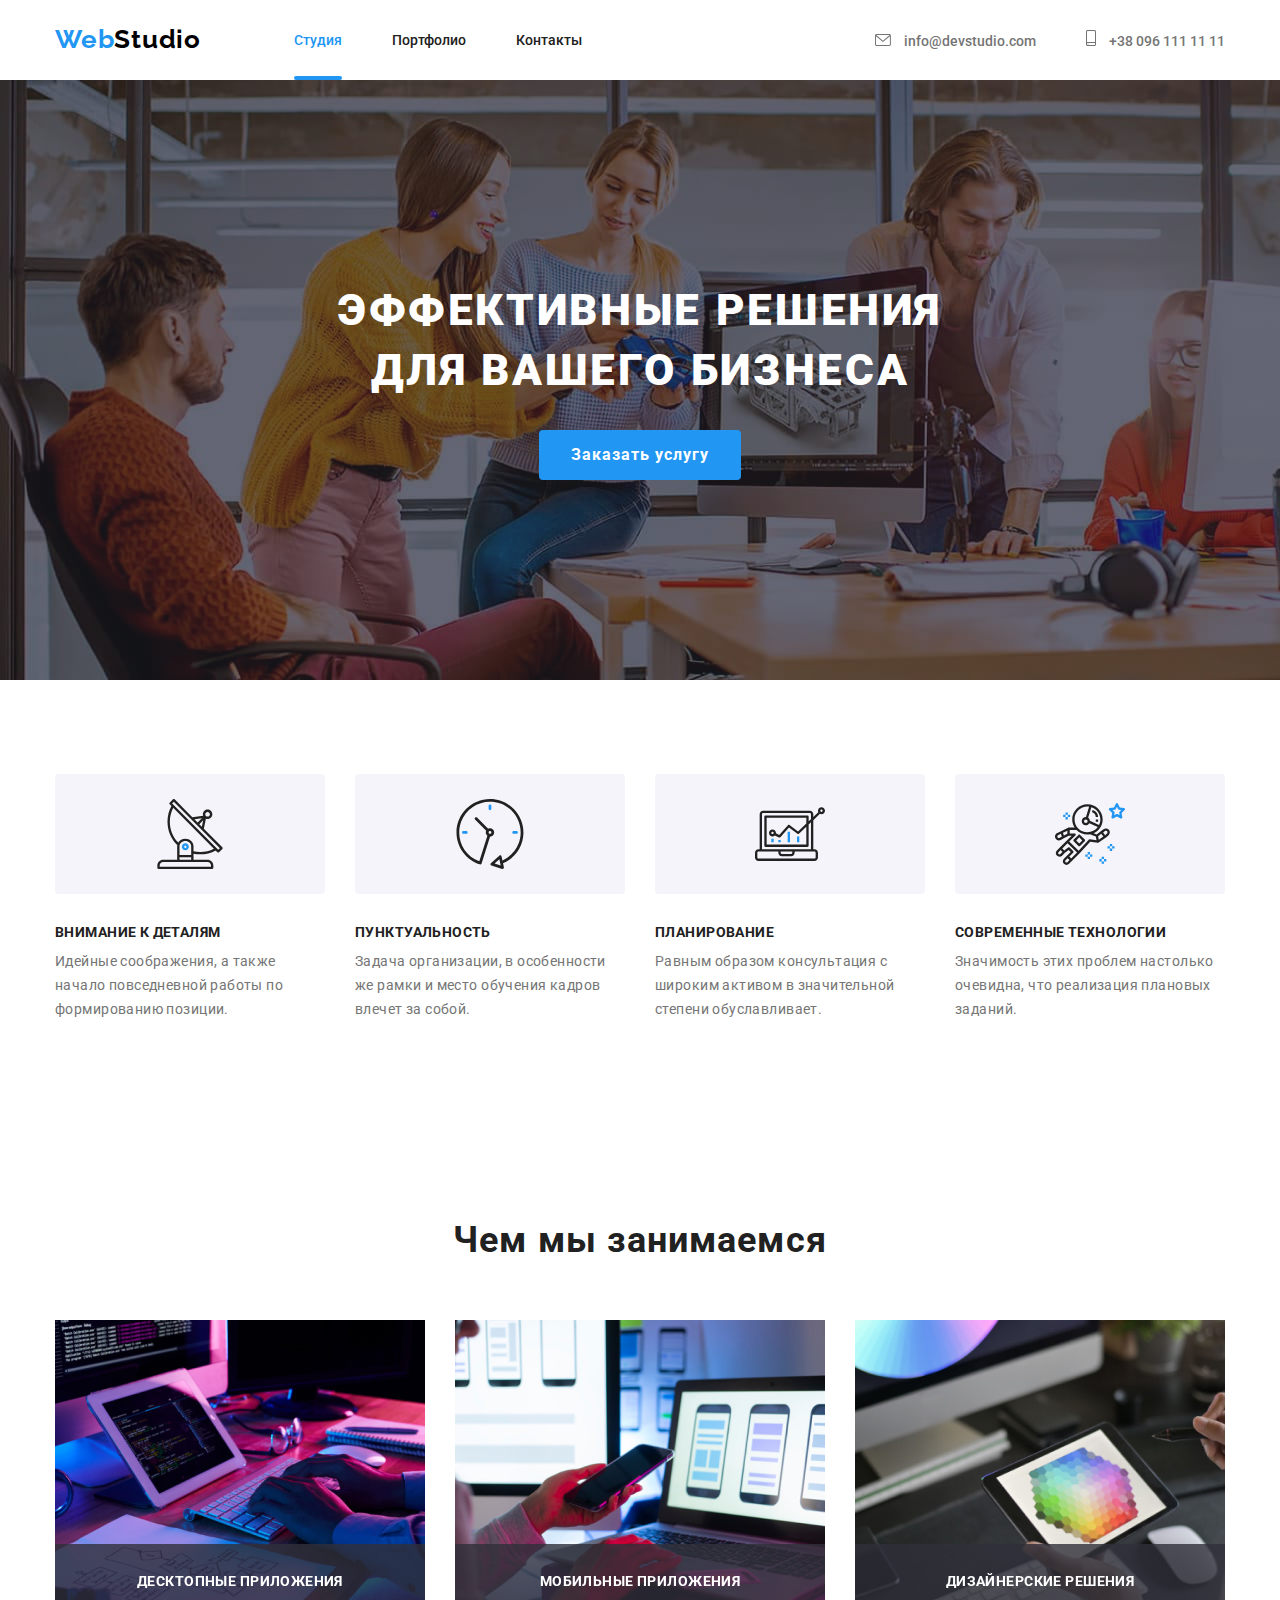
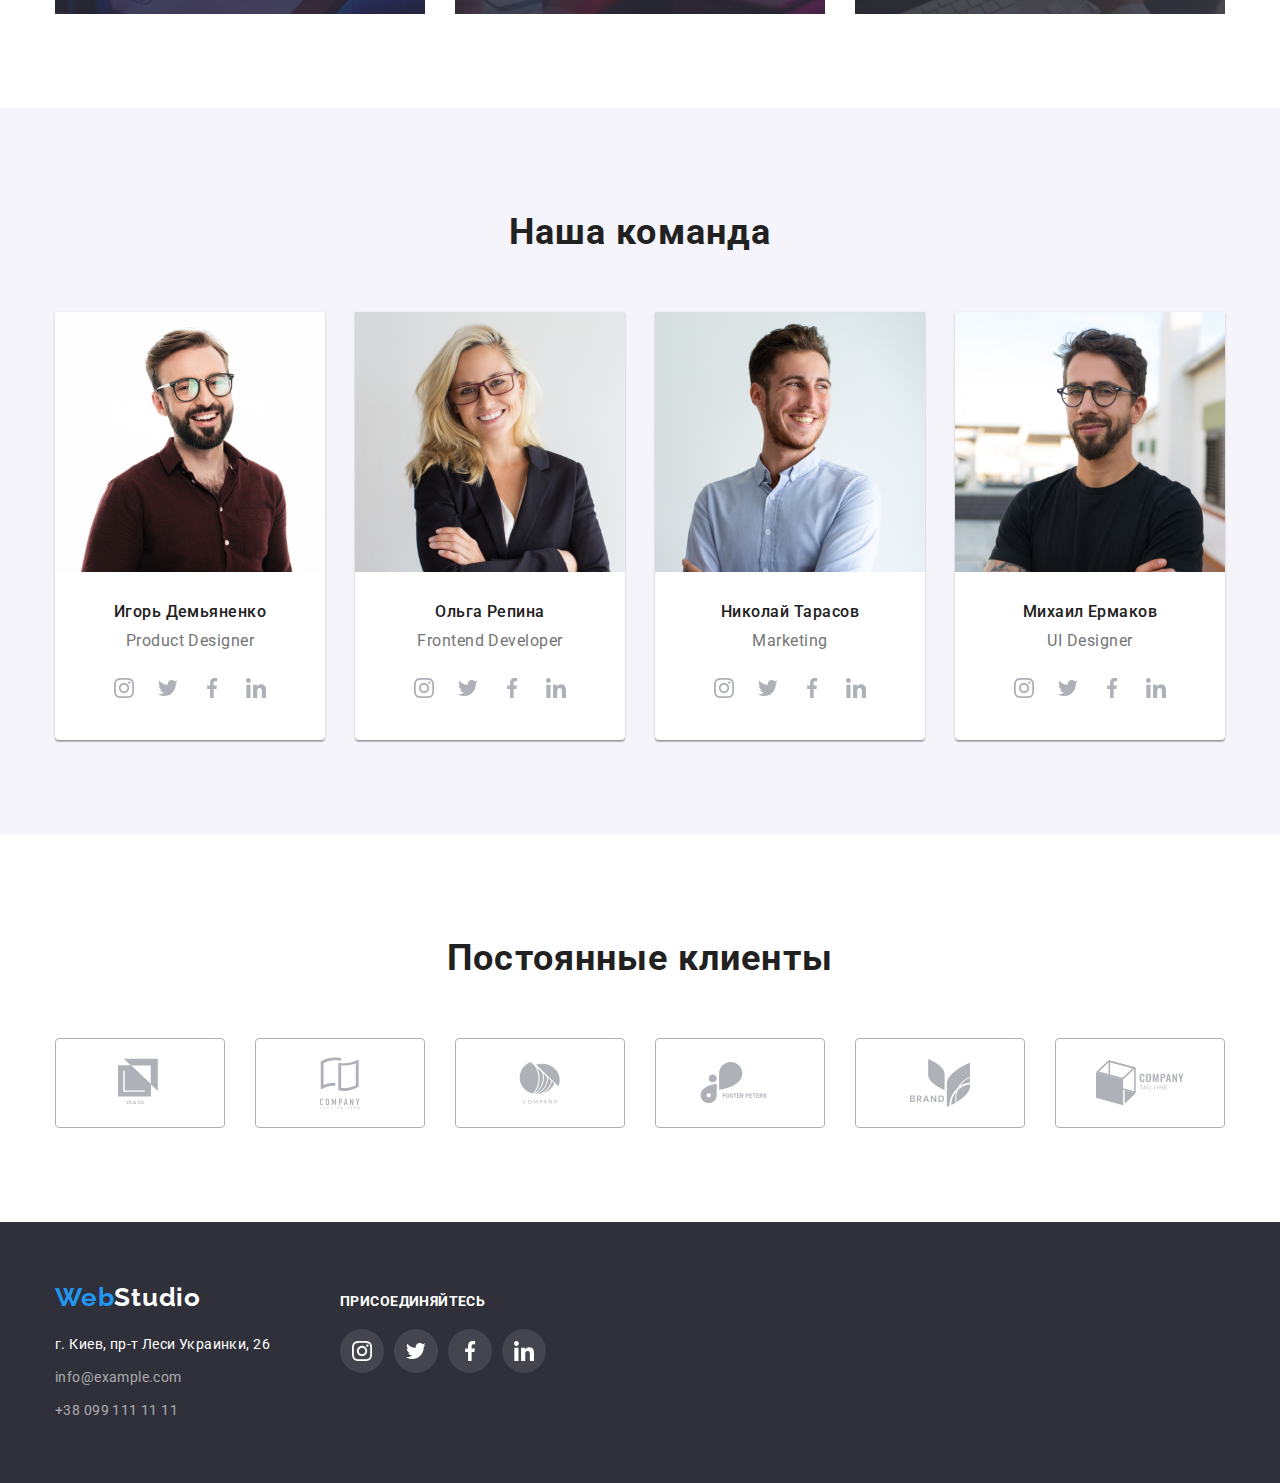
==== commit d7a06ed2: "Add files via upload" ====
--- a/index.html
+++ b/index.html
@@ -45,17 +45,15 @@
         <main>
             <section class="hero-section"> 
                 <div class="container">
+                    <h1 class="hero-title">Эффективные решения <br> для вашего бизнеса</h1>
+                    <button data-modal-open class="modal-btn type=button">Заказать услугу</button>
                     
-                        <h1 class="hero-title">Эффективные решения <br> для вашего бизнеса</h1>
-                    <button data-modal-open class="modal-btn type=button">Заказать услугу</button>
-                    </div>
-    
                     <div data-modal class="backdrop is-hidden">
                         <div class="modal">
                             <p></p>
                             <button data-modal-close>Закрыть</button>
-                        </div>
-                    
+                        </div>    
+                    </div>
                 </div>
             </section>
     
--- a/css/styles.css
+++ b/css/styles.css
@@ -51,14 +51,18 @@
     color: var(--accent-color);
 }
 
-.header-container {
+.container {
     width: 1200px;
     padding-left: 15px;
     padding-right: 15px;
+    margin: 0 auto;
+}
+
+.header-container {
     height: 80px;
-    margin: 0 auto;
-    display: flex;
-    align-items: center;
+    display: flex;
+    align-items: center;
+    justify-content: center;
 }
 
 .nav-container {
@@ -147,7 +151,7 @@
 
 .auth-nav {
     display: flex;
-    align-items: center;
+    align-items: baseline;
 }
 
 .auth-nav .item + .item {
@@ -178,10 +182,10 @@
     fill: var(--accent-color);
 }
 
-.hero-container {
+.hero-section {
     height: 600px;
     max-width: 1600px;
-    margin: 0 auto;
+    padding: 0;
     display: flex;
     flex-direction: column;
     justify-content: center;
@@ -199,7 +203,7 @@
     font-weight: 900;
     font-size: 44px;
     line-height: 1.364;
-    color: #FFFFFF;
+    color: var(--white-text-color);
     letter-spacing: 0.06em;
     text-transform: uppercase;
 }
@@ -260,6 +264,20 @@
     border-radius: 4px;
 }
 
+.why-us-list {
+    display: flex;
+    flex-wrap: wrap;
+    margin: 0 auto;
+}
+
+.why-us-item {
+    width: 270px;
+}
+
+.why-us-item:not(:last-child) {
+    margin-right: 30px;
+}
+
 .icon-container {
     margin-bottom: 30px;
     padding: 25px 100px;
@@ -271,25 +289,6 @@
     width: 70px;
     height: 70px;
     display: block;
-}
-
-.why-us-list {
-    width: 1200px;
-    padding-left: 15px;
-    padding-right: 15px;
-    padding-top: 94px;
-    padding-bottom: 94px;
-    display: flex;
-    flex-wrap: wrap;
-    margin: 0 auto;
-}
-
-.why-us-item {
-    width: 270px;
-}
-
-.why-us-item:not(:last-child) {
-    margin-right: 30px;
 }
 
 .why-us-title {
@@ -310,6 +309,12 @@
     line-height: 1.714;
     letter-spacing: 0.03em;
     color: var(--secondary-text-color);
+}
+
+section {
+    padding-top: 94px;
+    padding-bottom: 94px;
+    margin: 0 auto;
 }
 
 .section-title {
@@ -321,14 +326,6 @@
     text-align: center;
     letter-spacing: 0.03em;
     color: var(--primary-text-color);
-}
-
-.features-container {
-    width: 1200px;
-    padding-left: 15px;
-    padding-right: 15px;
-    padding-bottom: 94px;
-    margin: 0 auto;
 }
 
 .features-list {
@@ -377,12 +374,6 @@
     background-color: var(--third-background-color);
 }
 
-.team-container {
-    width: 1200px;
-    padding: 94px 15px;
-    margin: 0 auto;
-}
-
 .team-list {
     margin: 0 auto;
     display: flex;
@@ -453,12 +444,6 @@
     fill: var(--icon-static-color);
 }
 
-.clients-section {
-    width: 1200px;
-    padding: 94px 15px;
-    margin: 0 auto;
-}
-
 .client-list {
     display: flex;
     justify-content: center;
@@ -515,13 +500,10 @@
 }
 
 .footer-container {
-    width: 1200px;
     display: flex;
     align-items: baseline;
     padding-top: 60px;
     padding-bottom: 60px;
-    padding-left: 15px;
-    padding-right: 15px;
     margin: 0 auto;
 }
 
@@ -587,8 +569,6 @@
 }
 
 .projects-section {
-    width: 1200px;
-    margin: 0 auto;
     padding-top: 94px;
     padding-bottom: 94px;
 }
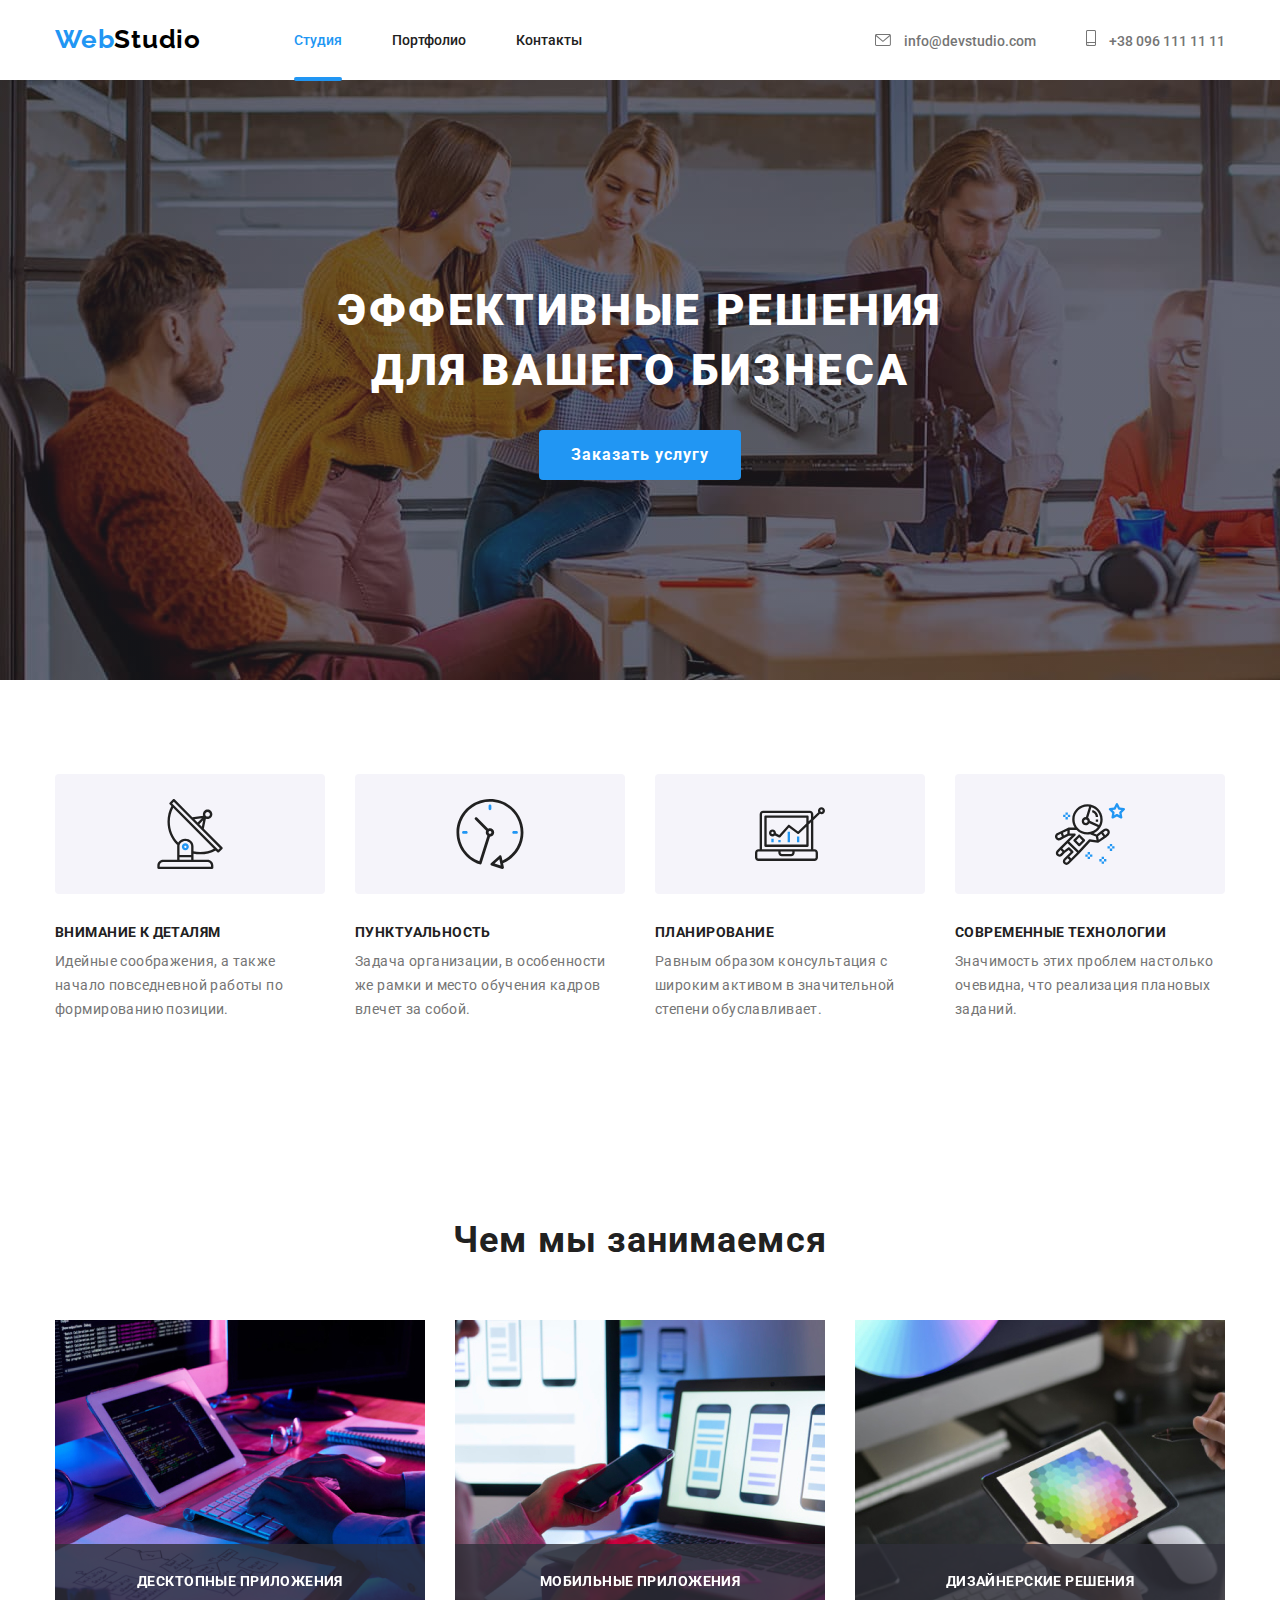
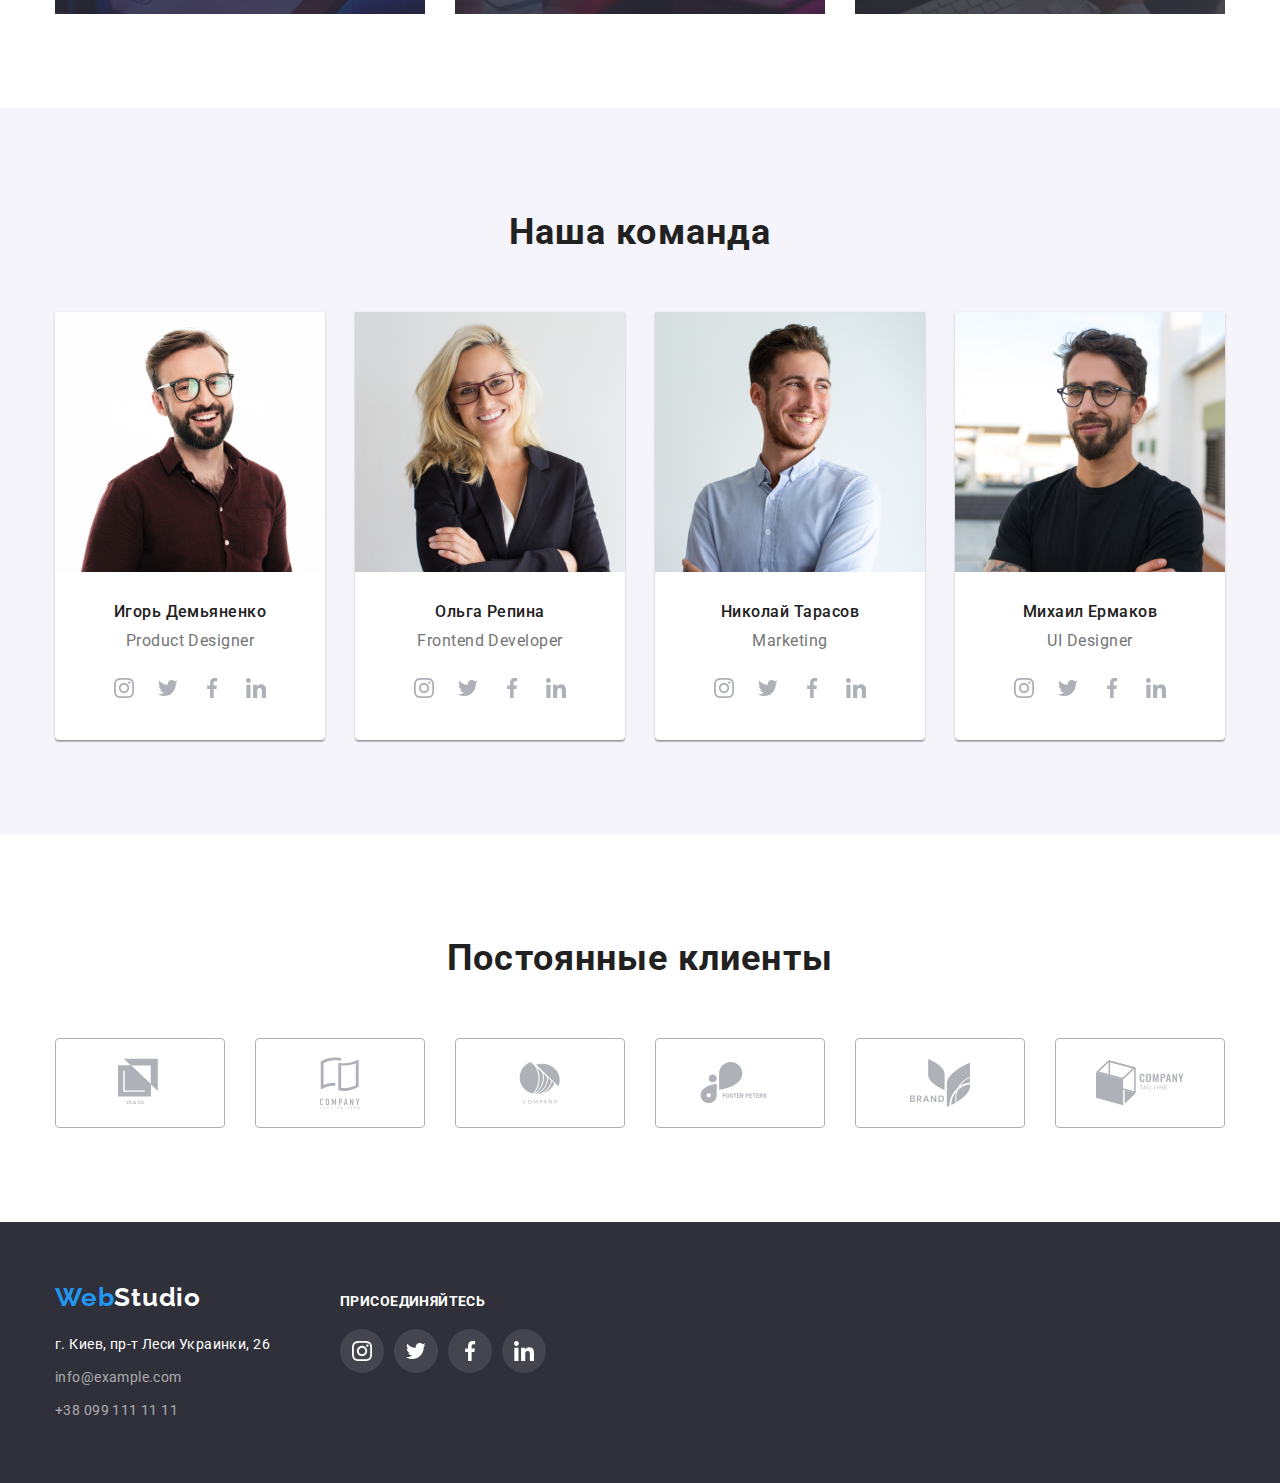
==== commit 8e03288b: "Add files via upload" ====
--- a/index.html
+++ b/index.html
@@ -24,14 +24,14 @@
                     <address class="address">
                         <ul class="auth-nav">
                             <li class="item">
-                                <a href="mailto:info@devstudio.com">
+                                <a href="mailto:info@devstudio.com" class="auth-nav-link">
                                 <svg class="connect-us-icon" width="16" height="12">
                                     <use href="./images/symbol-defs.svg#icon-envelope"></use>
                                 </svg>
                                 info@devstudio.com</a>
                             </li>
                             <li class="item">
-                                <a href="tel:+380961111111">
+                                <a href="tel:+380961111111" class="auth-nav-link">
                                 <svg class="connect-us-icon" width="10" height="16">
                                     <use href="./images/symbol-defs.svg#icon-smartphone"></use>
                                 </svg>
--- a/css/styles.css
+++ b/css/styles.css
@@ -62,7 +62,6 @@
     height: 80px;
     display: flex;
     align-items: center;
-    justify-content: center;
 }
 
 .nav-container {
@@ -107,17 +106,13 @@
 .portfolio-link::after {
     content: " ";
     display: block;
-    margin-top: 28px;
+    margin-top: 29px;
     width: 100%;
     height: 4px;
     background: #2196F3;
     border-radius: 2px;
 }
 
-.studio-link,
-.portfolio-link {
-    padding-bottom: 0px;
-}
 
 .site-nav-link {
     display: block;
@@ -132,6 +127,11 @@
     color: var(--accent-color);
 }
 
+.studio-link,
+.portfolio-link {
+    padding-bottom: 0px;
+}
+
 .address {
     font-style: normal;
     font-weight: 500;
@@ -179,6 +179,11 @@
 }
 .connect-us-icon:hover,
 .connect-us-icon:focus {
+    fill: var(--accent-color);
+}
+
+.auth-nav-link:hover,
+.auth-nav-link:focus .connect-us-icon {
     fill: var(--accent-color);
 }
 
@@ -236,7 +241,7 @@
     background-color: rgba(0, 0, 0, 0.2);
 
     opacity: 1;
-    transition: opacity 250ms linear;
+    transition: opacity 250ms cubic-bezier(0.4, 0, 0.2, 1);
 }
 
 .backdrop.is-hidden {
@@ -246,7 +251,7 @@
 
 .backdrop.is-hidden .modal {
     transform: translate(-50%, -50%) scale(0.8);
-    transition: transform 250ms linear;
+    transition: transform 250ms cubic-bezier(0.4, 0, 0.2, 1);
 }
 
 .modal {
@@ -433,7 +438,9 @@
 .social-link-item:focus {
     background-color: var(--accent-color);
 }
-.social-link-item:hover,
+.social-link-item:hover .social-link-icon {
+    fill: var(--white-text-color);
+}
 .social-link-item:focus .social-link-icon {
     fill: var(--white-text-color);
 }
@@ -442,6 +449,10 @@
     width: 20px;
     height: 20px;
     fill: var(--icon-static-color);
+}
+.social-link-icon:hover,
+.social-link-icon:focus {
+    fill: var(--white-text-color);
 }
 
 .client-list {
@@ -473,7 +484,9 @@
     border: 1px solid var(--accent-color);
     fill: var(--accent-color);
 }
-.client-link:hover,
+.client-link:hover .client-icon {
+    fill: var(--accent-color);
+}
 .client-link:focus .client-icon {
     fill: var(--accent-color);
 }
@@ -552,6 +565,9 @@
 .social-link-list-item-footer:focus {
     background-color: var(--accent-color);
 }
+.social-link-list-item-footer:focus {
+    outline: black;
+}
 .social-link-list-item-footer:not(:last-child) {
     margin-right: 10px;
 }
@@ -629,6 +645,9 @@
     box-shadow: 0px 1px 1px rgba(0, 0, 0, 0.12), 0px 4px 4px rgba(0, 0, 0, 0.06), 1px 4px 6px rgba(0, 0, 0, 0.16);
 }
 .projects-item:hover .overlay {
+    opacity: 1;
+}
+.projects-item:focus .overlay {
     opacity: 1;
 }
 
@@ -681,7 +700,7 @@
     opacity: 0;
 
     transform: translateY(+100%);
-    transition: transform 250ms linear;
+    transition: transform 250ms cubic-bezier(0.4, 0, 0.2, 1);
 }
 .projects-item:hover .overlay {
     transform: translateY(0);
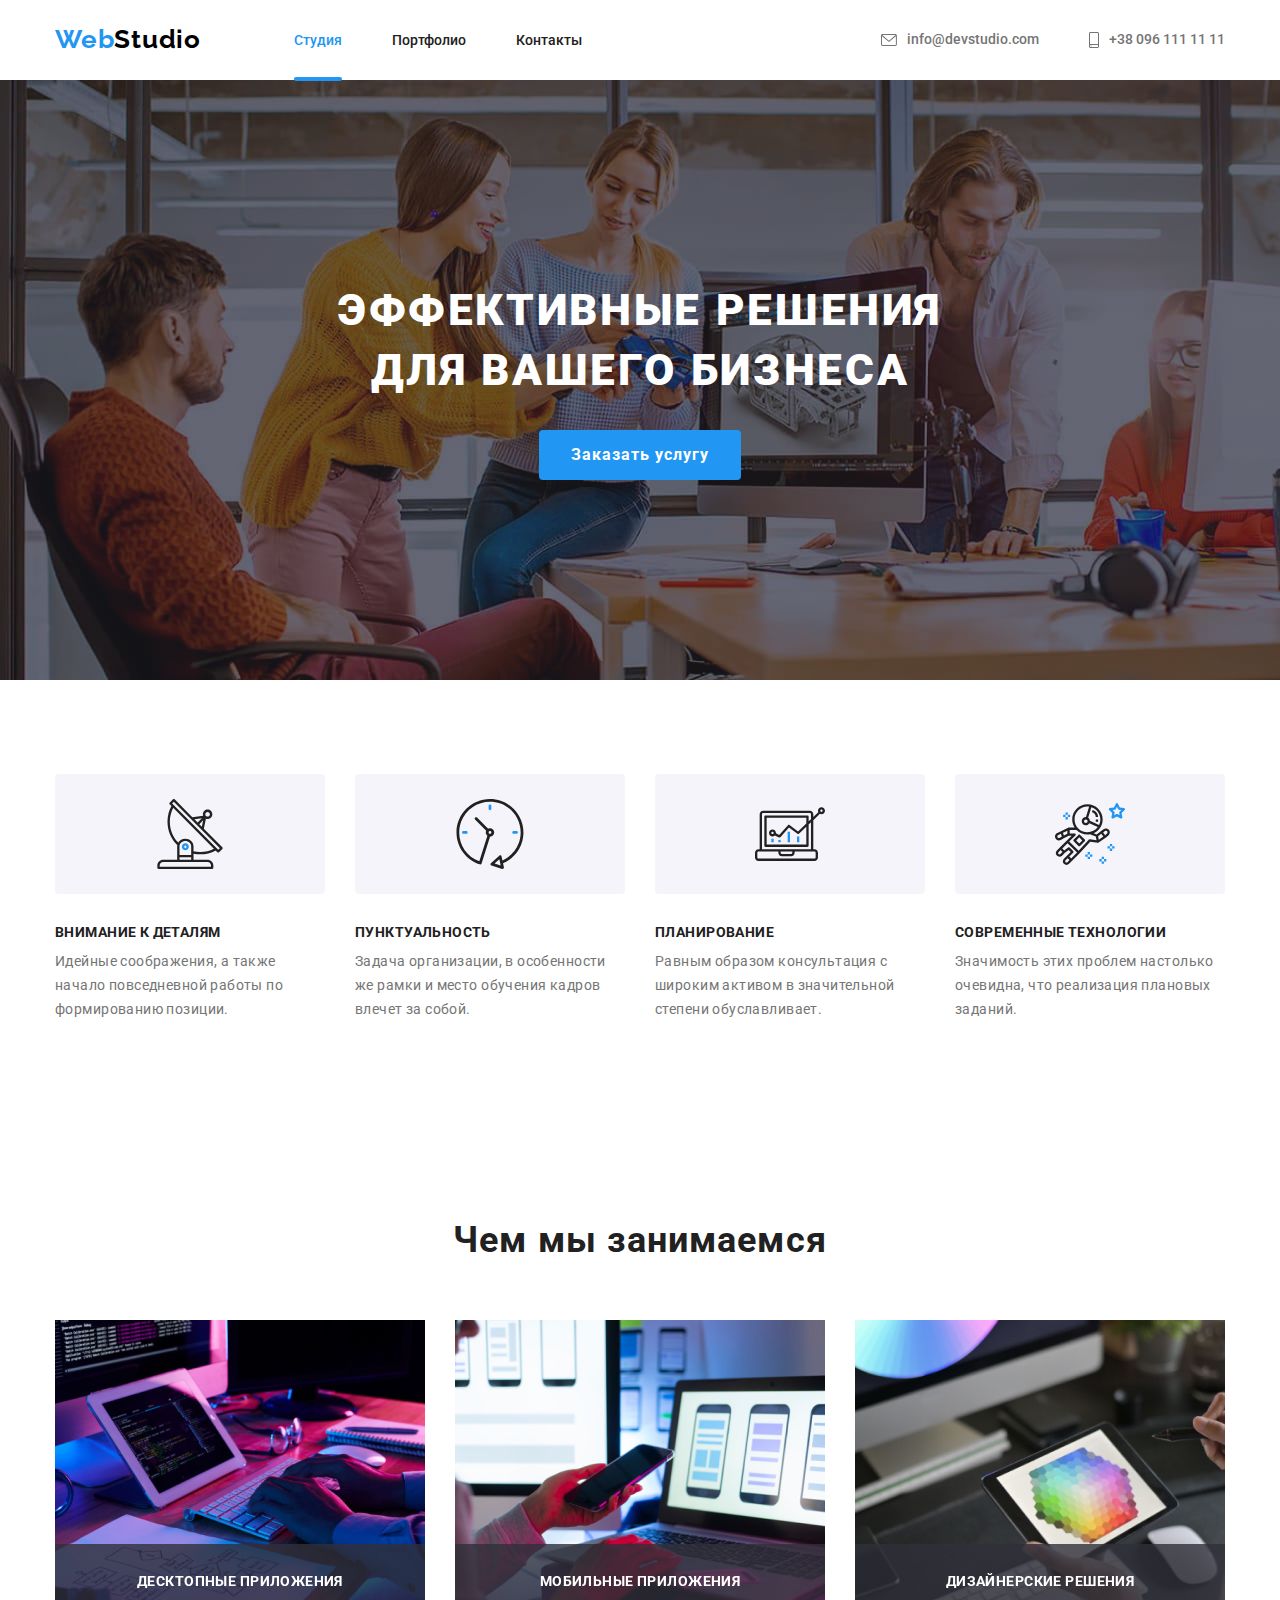
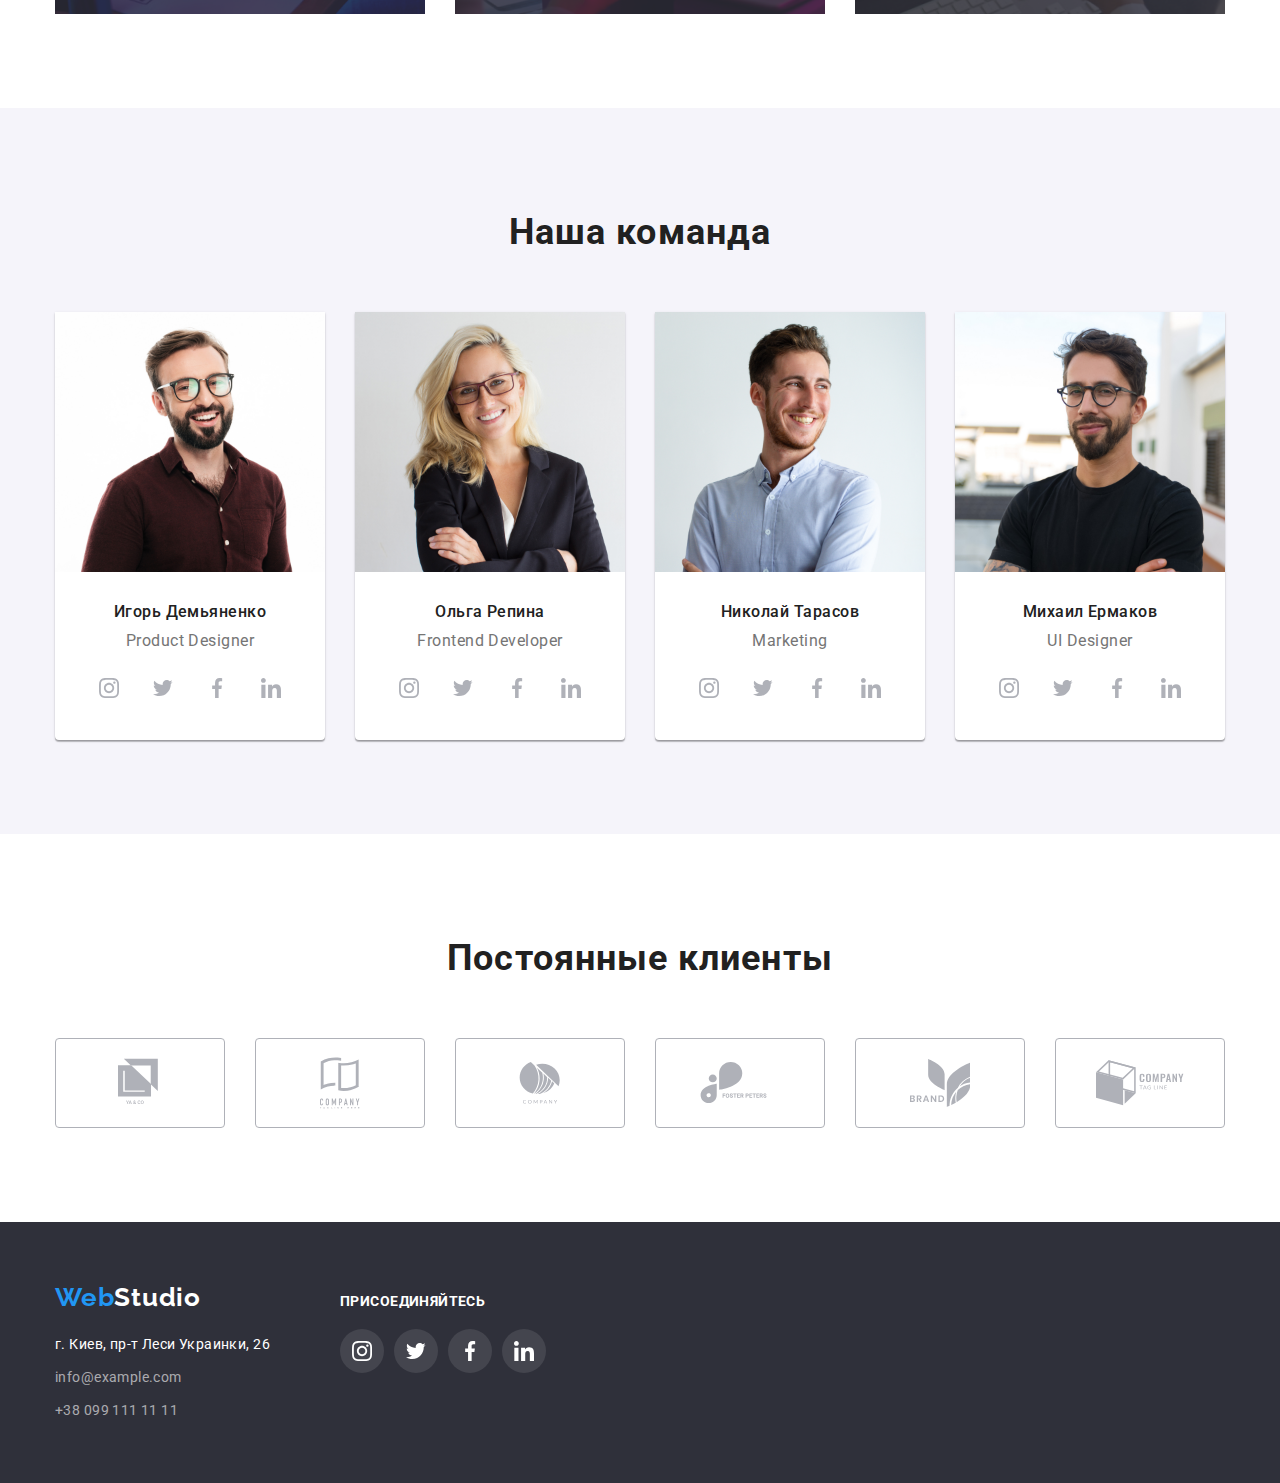
==== commit 2aec2e2f: "Add files via upload" ====
--- a/index.html
+++ b/index.html
@@ -25,7 +25,7 @@
                         <ul class="auth-nav">
                             <li class="item">
                                 <a href="mailto:info@devstudio.com" class="auth-nav-link">
-                                <svg class="connect-us-icon" width="16" height="12">
+                                <svg class="connect-us-icon envelope-icon" width="16" height="12">
                                     <use href="./images/symbol-defs.svg#icon-envelope"></use>
                                 </svg>
                                 info@devstudio.com</a>
@@ -46,12 +46,16 @@
             <section class="hero-section"> 
                 <div class="container">
                     <h1 class="hero-title">Эффективные решения <br> для вашего бизнеса</h1>
-                    <button data-modal-open class="modal-btn type=button">Заказать услугу</button>
+                    <button type="button" data-modal-open class="modal-btn type=button">Заказать услугу</button>
                     
                     <div data-modal class="backdrop is-hidden">
                         <div class="modal">
-                            <p></p>
-                            <button data-modal-close>Закрыть</button>
+                            <button type="button" data-modal-close class="close-btn">
+                                <svg width="18" height="18" class="close-btn-icon">
+                                    <use href="./images/symbol-defs.svg#icon-close-cross">
+                                    </use>
+                                </svg>
+                            </button>
                         </div>    
                     </div>
                 </div>
@@ -136,28 +140,28 @@
                         <h3 class="team-member-name">Игорь Демьяненко</h3>
                         <p class="team-member-position">Product Designer</p>
                         <ul class="social-links-list">
-                            <li>
-                                <a href="" class="social-link-item">
-                                    <svg class="social-link-icon">
-                                        <use href="./images/symbol-defs.svg#icon-instagram"></use>
-                                    </svg>
-                                </a>
-                            </li>
-                            <li>
-                                <a href="" class="social-link-item">
-                                    <svg class="social-link-icon">
-                                        <use href="./images/symbol-defs.svg#icon-twitter"></use>
-                                    </svg>
-                                </a>
-                            </li>
-                            <li>
-                                <a href="" class="social-link-item">
-                                    <svg class="social-link-icon">
-                                        <use href="./images/symbol-defs.svg#icon-facebook-1"></use>
-                                    </svg>
-                                </a>
-                            </li>
-                            <li>
+                            <li class="social-links-list-item">
+                                <a href="" class="social-link-item">
+                                    <svg class="social-link-icon">
+                                        <use href="./images/symbol-defs.svg#icon-instagram"></use>
+                                    </svg>
+                                </a>
+                            </li>
+                            <li class="social-links-list-item">
+                                <a href="" class="social-link-item">
+                                    <svg class="social-link-icon">
+                                        <use href="./images/symbol-defs.svg#icon-twitter"></use>
+                                    </svg>
+                                </a>
+                            </li>
+                            <li class="social-links-list-item">
+                                <a href="" class="social-link-item">
+                                    <svg class="social-link-icon">
+                                        <use href="./images/symbol-defs.svg#icon-facebook-1"></use>
+                                    </svg>
+                                </a>
+                            </li>
+                            <li class="social-links-list-item">
                                 <a href="" class="social-link-item">
                                     <svg class="social-link-icon">
                                         <use href="./images/symbol-defs.svg#icon-linkedin-1"></use>
@@ -171,28 +175,28 @@
                         <h3 class="team-member-name">Ольга Репина</h3>
                         <p class="team-member-position">Frontend Developer</p>
                         <ul class="social-links-list">
-                            <li>
-                                <a href="" class="social-link-item">
-                                    <svg class="social-link-icon">
-                                        <use href="./images/symbol-defs.svg#icon-instagram"></use>
-                                    </svg>
-                                </a>
-                            </li>
-                            <li>
-                                <a href="" class="social-link-item">
-                                    <svg class="social-link-icon">
-                                        <use href="./images/symbol-defs.svg#icon-twitter"></use>
-                                    </svg>
-                                </a>
-                            </li>
-                            <li>
-                                <a href="" class="social-link-item">
-                                    <svg class="social-link-icon">
-                                        <use href="./images/symbol-defs.svg#icon-facebook-1"></use>
-                                    </svg>
-                                </a>
-                            </li>
-                            <li>
+                            <li class="social-links-list-item">
+                                <a href="" class="social-link-item">
+                                    <svg class="social-link-icon">
+                                        <use href="./images/symbol-defs.svg#icon-instagram"></use>
+                                    </svg>
+                                </a>
+                            </li>
+                            <li class="social-links-list-item">
+                                <a href="" class="social-link-item">
+                                    <svg class="social-link-icon">
+                                        <use href="./images/symbol-defs.svg#icon-twitter"></use>
+                                    </svg>
+                                </a>
+                            </li>
+                            <li class="social-links-list-item">
+                                <a href="" class="social-link-item">
+                                    <svg class="social-link-icon">
+                                        <use href="./images/symbol-defs.svg#icon-facebook-1"></use>
+                                    </svg>
+                                </a>
+                            </li>
+                            <li class="social-links-list-item">
                                 <a href="" class="social-link-item">
                                     <svg class="social-link-icon">
                                         <use href="./images/symbol-defs.svg#icon-linkedin-1"></use>
@@ -206,28 +210,28 @@
                         <h3 class="team-member-name">Николай Тарасов</h3>
                         <p class="team-member-position">Marketing</p>
                         <ul class="social-links-list">
-                            <li>
-                                <a href="" class="social-link-item">
-                                    <svg class="social-link-icon">
-                                        <use href="./images/symbol-defs.svg#icon-instagram"></use>
-                                    </svg>
-                                </a>
-                            </li>
-                            <li>
-                                <a href="" class="social-link-item">
-                                    <svg class="social-link-icon">
-                                        <use href="./images/symbol-defs.svg#icon-twitter"></use>
-                                    </svg>
-                                </a>
-                            </li>
-                            <li>
-                                <a href="" class="social-link-item">
-                                    <svg class="social-link-icon">
-                                        <use href="./images/symbol-defs.svg#icon-facebook-1"></use>
-                                    </svg>
-                                </a>
-                            </li>
-                            <li>
+                            <li class="social-links-list-item">
+                                <a href="" class="social-link-item">
+                                    <svg class="social-link-icon">
+                                        <use href="./images/symbol-defs.svg#icon-instagram"></use>
+                                    </svg>
+                                </a>
+                            </li>
+                            <li class="social-links-list-item">
+                                <a href="" class="social-link-item">
+                                    <svg class="social-link-icon">
+                                        <use href="./images/symbol-defs.svg#icon-twitter"></use>
+                                    </svg>
+                                </a>
+                            </li>
+                            <li class="social-links-list-item">
+                                <a href="" class="social-link-item">
+                                    <svg class="social-link-icon">
+                                        <use href="./images/symbol-defs.svg#icon-facebook-1"></use>
+                                    </svg>
+                                </a>
+                            </li>
+                            <li class="social-links-list-item">
                                 <a href="" class="social-link-item">
                                     <svg class="social-link-icon">
                                         <use href="./images/symbol-defs.svg#icon-linkedin-1"></use>
@@ -241,28 +245,28 @@
                         <h3 class="team-member-name">Михаил Ермаков</h3>
                         <p class="team-member-position">UI Designer</p>
                         <ul class="social-links-list">
-                            <li>
-                                <a href="" class="social-link-item">
-                                    <svg class="social-link-icon">
-                                        <use href="./images/symbol-defs.svg#icon-instagram"></use>
-                                    </svg>
-                                </a>
-                            </li>
-                            <li>
-                                <a href="" class="social-link-item">
-                                    <svg class="social-link-icon">
-                                        <use href="./images/symbol-defs.svg#icon-twitter"></use>
-                                    </svg>
-                                </a>
-                            </li>
-                            <li>
-                                <a href="" class="social-link-item">
-                                    <svg class="social-link-icon">
-                                        <use href="./images/symbol-defs.svg#icon-facebook-1"></use>
-                                    </svg>
-                                </a>
-                            </li>
-                            <li>
+                            <li class="social-links-list-item">
+                                <a href="" class="social-link-item">
+                                    <svg class="social-link-icon">
+                                        <use href="./images/symbol-defs.svg#icon-instagram"></use>
+                                    </svg>
+                                </a>
+                            </li>
+                            <li class="social-links-list-item">
+                                <a href="" class="social-link-item">
+                                    <svg class="social-link-icon">
+                                        <use href="./images/symbol-defs.svg#icon-twitter"></use>
+                                    </svg>
+                                </a>
+                            </li>
+                            <li class="social-links-list-item">
+                                <a href="" class="social-link-item">
+                                    <svg class="social-link-icon">
+                                        <use href="./images/symbol-defs.svg#icon-facebook-1"></use>
+                                    </svg>
+                                </a>
+                            </li>
+                            <li class="social-links-list-item">
                                 <a href="" class="social-link-item">
                                     <svg class="social-link-icon">
                                         <use href="./images/symbol-defs.svg#icon-linkedin-1"></use>
--- a/css/styles.css
+++ b/css/styles.css
@@ -28,6 +28,7 @@
     --third-background-color: #F5F4FA;
     --studio-word-color: #000000;
     --icon-static-color: #afb1b8;
+    --static-link-color: #757575;
 }
 
 img {
@@ -44,6 +45,9 @@
 a {
     text-decoration: none;
     font-style: normal;
+    
+    color: var(--static-link-color);
+    transition: color 250ms cubic-bezier(0.4, 0, 0.2, 1);
 }
 
 a:hover,
@@ -118,9 +122,11 @@
     display: block;
     padding-top: 32px;
     padding-bottom: 32px;
-    color: var(--primary-text-color);
     font-weight: 500;
     font-size: 14px;
+    
+    color: var(--primary-text-color);
+    transition: color 250ms cubic-bezier(0.4, 0, 0.2, 1);
 }
 .site-nav-link:hover,
 .site-nav-link:focus {
@@ -151,7 +157,7 @@
 
 .auth-nav {
     display: flex;
-    align-items: baseline;
+    align-items: center;
 }
 
 .auth-nav .item + .item {
@@ -159,9 +165,11 @@
 }
 
 .auth-nav .item a {
-    color: var(--secondary-text-color);
     font-size: 14px;
     line-height: 1.14;
+
+    color: var(--secondary-text-color);
+    transition: color 250ms cubic-bezier(0.4, 0, 0.2, 1);
 }
 .auth-nav .item a:hover,
 .auth-nav .item a:focus {
@@ -175,14 +183,23 @@
 
 .connect-us-icon {
     margin-right: 10px;
+
     fill: var(--secondary-text-color);
+    transition: fill 250ms cubic-bezier(0.4, 0, 0.2, 1);
 }
 .connect-us-icon:hover,
 .connect-us-icon:focus {
     fill: var(--accent-color);
 }
 
-.auth-nav-link:hover,
+.auth-nav-link {
+    display: flex;
+    align-items: center;
+}
+
+.auth-nav-link:hover .connect-us-icon {
+    fill: var(--accent-color);
+}
 .auth-nav-link:focus .connect-us-icon {
     fill: var(--accent-color);
 }
@@ -226,6 +243,9 @@
     border: none;
     border-radius: 4px;
     padding: 10px 32px;
+
+    box-shadow: none;
+    transition: box-shadow 250ms cubic-bezier(0.4, 0, 0.2, 1);
 }
 .modal-btn:hover,
 .modal-btn:focus {
@@ -268,6 +288,24 @@
     box-shadow: 0px 1px 3px rgba(0, 0, 0, 0.12), 0px 1px 1px rgba(0, 0, 0, 0.14), 0px 2px 1px rgba(0, 0, 0, 0.2);
     border-radius: 4px;
 }
+
+.close-btn {
+    position: absolute;
+    top: 8px;
+    right: 8px;
+
+    display: flex;
+    justify-content: center;
+    align-items: center;
+
+    width: 30px;
+    height: 30px;
+    border-radius: 50%;
+    border: 1px solid rgba(0, 0, 0, 0.1);
+    background-color: var(--primary-background-color);
+    cursor: pointer;
+}
+
 
 .why-us-list {
     display: flex;
@@ -425,6 +463,10 @@
     justify-content: center;
 }
 
+.social-links-list-item:not(:last-child) {
+    margin-right: 10px;
+}
+
 .social-link-item {
     display: inline-flex;
     justify-content: center;
@@ -433,7 +475,10 @@
     height: 44px;
     border-radius: 50px;
     background-color: var(--primary-background-color);
-}
+
+    transition: background-color 250ms cubic-bezier(0.4, 0, 0.2, 1);
+}
+
 .social-link-item:hover,
 .social-link-item:focus {
     background-color: var(--accent-color);
@@ -448,7 +493,9 @@
 .social-link-icon {
     width: 20px;
     height: 20px;
+
     fill: var(--icon-static-color);
+    transition: fill 250ms cubic-bezier(0.4, 0, 0.2, 1);
 }
 .social-link-icon:hover,
 .social-link-icon:focus {
@@ -472,11 +519,15 @@
 
 .client-link {
     width: inherit;
-    border: 1px solid var(--icon-static-color);
     border-radius: 4px;
     display: inline-flex;
     justify-content: center;
     align-items: center;
+
+    border: 1px solid var(--icon-static-color);
+    fill: var(--icon-static-color);
+    transition: border 250ms cubic-bezier(0.4, 0, 0.2, 1), 
+                fill 250ms cubic-bezier(0.4, 0, 0.2, 1);
 }
 
 .client-link:hover,
@@ -493,6 +544,7 @@
 
 .client-icon {
     fill: var(--icon-static-color);
+    transition: fill 250ms cubic-bezier(0.4, 0, 0.2, 1);
 }
 .client-icon:hover,
 .client-icon:focus {
@@ -559,13 +611,14 @@
     width: 44px;
     height: 44px;
     border-radius: 50px;
+
     background-color: rgba(255, 255, 255, 0.1);
-}
-.social-link-list-item-footer:hover,
-.social-link-list-item-footer:focus {
+    transition: background-color 250ms cubic-bezier(0.4, 0, 0.2, 1);
+}
+.social-link-list-item-footer:hover {
     background-color: var(--accent-color);
 }
-.social-link-list-item-footer:focus {
+.social-link-item-footer:focus {
     outline: black;
 }
 .social-link-list-item-footer:not(:last-child) {
@@ -576,6 +629,12 @@
     display: inline-flex;
     justify-content: center;
     align-items: center;
+}
+.social-link-item-footer:focus .social-link-list-item-footer {
+    background-color: var(--accent-color);
+}
+.social-link-item-footer:focus {
+    outline: 1px solid black;
 }
 
 .social-link-icon-footer {
@@ -607,10 +666,15 @@
     line-height: 1.625;
     text-align: center;
     letter-spacing: 0.03em;
+    border-radius: 4px;
+    border: none;
+
     color: var(--primary-text-color);
     background-color: var(--third-background-color);
-    border-radius: 4px;
-    border: none;
+    box-shadow: none;
+    transition: color 250ms cubic-bezier(0.4, 0, 0.2, 1),
+                background-color 250ms cubic-bezier(0.4, 0, 0.2, 1),
+                box-shadow 250ms cubic-bezier(0.4, 0, 0.2, 1);
 }
 
 .filter-button:hover,
@@ -639,9 +703,11 @@
     height: 404px;
     margin-right: 30px;
     border: 1px solid #EEEEEE;
-}
-.projects-item:hover,
-.projects-item:focus {
+
+    box-shadow: none;
+    transition: box-shadow 250ms cubic-bezier(0.4, 0, 0.2, 1);
+}
+.projects-item:hover {
     box-shadow: 0px 1px 1px rgba(0, 0, 0, 0.12), 0px 4px 4px rgba(0, 0, 0, 0.06), 1px 4px 6px rgba(0, 0, 0, 0.16);
 }
 .projects-item:hover .overlay {
@@ -657,6 +723,16 @@
 
 .projects-item:nth-child(3n) {
     margin-right: 0;
+}
+
+.project-link:focus .projects-item {
+    box-shadow: 0px 1px 1px rgba(0, 0, 0, 0.12), 0px 4px 4px rgba(0, 0, 0, 0.06), 1px 4px 6px rgba(0, 0, 0, 0.16);
+}
+.project-link:focus .project-name {
+    outline: 1px solid black;
+}
+.project-link:focus .project-description {
+    outline: 1px solid black;
 }
 
 .project-name {
@@ -697,10 +773,11 @@
     width: 100%;
     height: 294px; 
     background: rgba(33, 150, 243, 0.9);
+    
     opacity: 0;
-
     transform: translateY(+100%);
-    transition: transform 250ms cubic-bezier(0.4, 0, 0.2, 1);
+    transition: transform 250ms cubic-bezier(0.4, 0, 0.2, 1),
+                opacity 250ms cubic-bezier(0.4, 0, 0.2, 1);
 }
 .projects-item:hover .overlay {
     transform: translateY(0);
